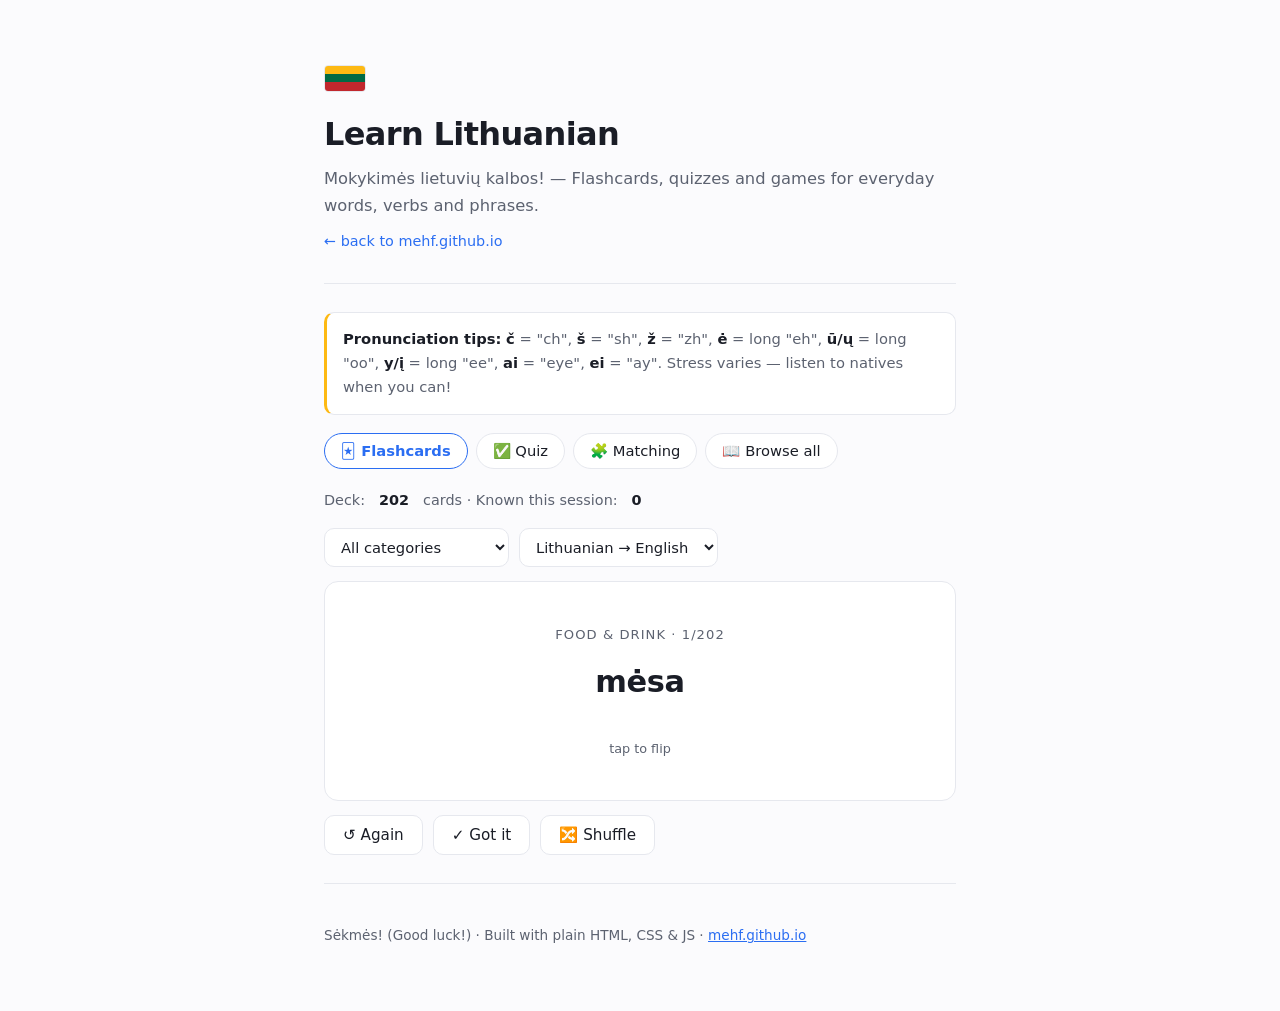
==== lithuanian.html @ e62ec9ee "feat: add interactive Lithuanian learning page - lithuanian.html: flashcards, multiple-choice quiz, " ====
<!DOCTYPE html>
<html lang="en">
<head>
<meta charset="UTF-8">
<meta name="viewport" content="width=device-width, initial-scale=1.0">
<title>Learn Lithuanian · Morten Frandsen</title>
<meta name="description" content="Interactive Lithuanian study page — flashcards, quizzes and matching games for common words, verbs and phrases.">
<meta http-equiv="Content-Security-Policy" content="default-src 'self'; img-src 'self' data: https:; style-src 'self' 'unsafe-inline' https://fonts.googleapis.com; font-src 'self' https://fonts.gstatic.com; script-src 'unsafe-inline'; base-uri 'self'; form-action 'self'; frame-ancestors 'self'">
<meta name="referrer" content="no-referrer">
<link rel="preconnect" href="https://fonts.googleapis.com">
<link rel="preconnect" href="https://fonts.gstatic.com" crossorigin>
<link href="https://fonts.googleapis.com/css2?family=Inter:wght@400;500;600;700&display=swap" rel="stylesheet">
<style>
  :root {
    --bg: #0f1117;
    --surface: #171a23;
    --text: #e8eaf0;
    --muted: #9aa1b3;
    --accent: #6ea8fe;
    --border: #262a36;
    --good: #4ade80;
    --bad: #f87171;
    --lt-yellow: #FDB913;
    --lt-green: #006A44;
    --lt-red: #C1272D;
  }
  @media (prefers-color-scheme: light) {
    :root {
      --bg: #fbfbfd;
      --surface: #ffffff;
      --text: #1a1d26;
      --muted: #5c6270;
      --accent: #2b6ef2;
      --border: #e6e8ee;
      --good: #16a34a;
      --bad: #dc2626;
    }
  }
  * { box-sizing: border-box; margin: 0; padding: 0; }
  html { scroll-behavior: smooth; }
  body {
    font-family: 'Inter', system-ui, -apple-system, sans-serif;
    background: var(--bg);
    color: var(--text);
    line-height: 1.65;
    -webkit-font-smoothing: antialiased;
  }
  .wrap { max-width: 680px; margin: 0 auto; padding: 0 24px; }
  header { padding: 56px 0 28px; }
  .flag { display: inline-flex; flex-direction: column; width: 42px; height: 27px; border-radius: 4px; overflow: hidden; border: 1px solid var(--border); margin-bottom: 16px; }
  .flag span { flex: 1; }
  .flag .y { background: var(--lt-yellow); }
  .flag .g { background: var(--lt-green); }
  .flag .r { background: var(--lt-red); }
  h1 { font-size: 2rem; font-weight: 700; letter-spacing: -0.02em; margin-bottom: 6px; }
  .tagline { color: var(--muted); font-size: 1.02rem; }
  .back { display: inline-block; margin-top: 10px; color: var(--accent); text-decoration: none; font-size: 0.9rem; }
  .back:hover { text-decoration: underline; }
  section { padding: 28px 0; border-top: 1px solid var(--border); }
  h2 { font-size: 0.8rem; text-transform: uppercase; letter-spacing: 0.08em; color: var(--muted); font-weight: 600; margin-bottom: 16px; }
  .tabs { display: flex; flex-wrap: wrap; gap: 8px; margin-bottom: 20px; }
  .tab {
    background: var(--surface); border: 1px solid var(--border); border-radius: 999px;
    padding: 8px 16px; font-size: 0.92rem; color: var(--text); cursor: pointer;
    font-family: inherit; transition: border-color .15s, transform .15s;
  }
  .tab:hover { border-color: var(--accent); transform: translateY(-1px); }
  .tab.active { border-color: var(--accent); color: var(--accent); font-weight: 600; }
  .panel { display: none; }
  .panel.active { display: block; }
  .stats { display: flex; gap: 14px; flex-wrap: wrap; margin-bottom: 16px; color: var(--muted); font-size: 0.9rem; }
  .stats b { color: var(--text); }
  /* Flashcards */
  .card {
    background: var(--surface); border: 1px solid var(--border); border-radius: 14px;
    min-height: 220px; display: flex; flex-direction: column; align-items: center; justify-content: center;
    text-align: center; padding: 28px; cursor: pointer; user-select: none;
    transition: border-color .15s, transform .15s;
  }
  .card:hover { border-color: var(--accent); }
  .card .word { font-size: 1.9rem; font-weight: 700; letter-spacing: -0.01em; }
  .card .hintcat { color: var(--muted); font-size: 0.82rem; text-transform: uppercase; letter-spacing: 0.08em; margin-bottom: 12px; }
  .card .sub { color: var(--muted); margin-top: 10px; font-size: 0.95rem; }
  .card .flip-hint { color: var(--muted); font-size: 0.8rem; margin-top: 20px; }
  .row { display: flex; gap: 10px; margin-top: 14px; flex-wrap: wrap; }
  .btn {
    background: var(--surface); border: 1px solid var(--border); border-radius: 10px;
    padding: 10px 18px; font-size: 0.95rem; font-weight: 500; color: var(--text);
    cursor: pointer; font-family: inherit; transition: border-color .15s, transform .15s;
  }
  .btn:hover { border-color: var(--accent); transform: translateY(-1px); }
  .btn.good:hover { border-color: var(--good); }
  .btn.bad:hover { border-color: var(--bad); }
  select {
    background: var(--surface); border: 1px solid var(--border); border-radius: 10px;
    padding: 9px 12px; color: var(--text); font-family: inherit; font-size: 0.92rem;
  }
  /* Quiz */
  .q-word { font-size: 1.6rem; font-weight: 700; margin: 8px 0 18px; }
  .choices { display: grid; gap: 10px; }
  .choice {
    background: var(--surface); border: 1px solid var(--border); border-radius: 12px;
    padding: 14px 16px; text-align: left; font-size: 1rem; color: var(--text);
    cursor: pointer; font-family: inherit; transition: border-color .15s;
  }
  .choice:hover { border-color: var(--accent); }
  .choice.correct { border-color: var(--good); color: var(--good); font-weight: 600; }
  .choice.wrong { border-color: var(--bad); color: var(--bad); }
  .choice:disabled { cursor: default; }
  .feedback { margin-top: 14px; font-size: 0.95rem; min-height: 1.4em; }
  .feedback.ok { color: var(--good); }
  .feedback.no { color: var(--bad); }
  .progressbar { height: 6px; background: var(--surface); border: 1px solid var(--border); border-radius: 999px; overflow: hidden; margin-bottom: 18px; }
  .progressbar div { height: 100%; background: var(--accent); width: 0%; transition: width .3s; }
  /* Matching */
  .match-grid { display: grid; grid-template-columns: repeat(4, 1fr); gap: 10px; }
  @media (max-width: 520px) { .match-grid { grid-template-columns: repeat(3, 1fr); } }
  .mcard {
    background: var(--surface); border: 1px solid var(--border); border-radius: 10px;
    padding: 14px 8px; min-height: 64px; font-size: 0.88rem; color: var(--text);
    cursor: pointer; font-family: inherit; transition: border-color .15s, opacity .3s;
    display: flex; align-items: center; justify-content: center; text-align: center;
  }
  .mcard:hover { border-color: var(--accent); }
  .mcard.sel { border-color: var(--accent); color: var(--accent); font-weight: 600; }
  .mcard.done { opacity: 0.35; border-color: var(--good); cursor: default; }
  .mcard.shake { border-color: var(--bad); }
  /* Browse */
  .search {
    width: 100%; background: var(--surface); border: 1px solid var(--border); border-radius: 10px;
    padding: 11px 14px; color: var(--text); font-family: inherit; font-size: 0.95rem; margin-bottom: 14px;
  }
  .search:focus { outline: none; border-color: var(--accent); }
  table { width: 100%; border-collapse: collapse; font-size: 0.94rem; }
  th { text-align: left; color: var(--muted); font-size: 0.78rem; text-transform: uppercase; letter-spacing: 0.06em; padding: 8px 10px; border-bottom: 1px solid var(--border); }
  td { padding: 9px 10px; border-bottom: 1px solid var(--border); vertical-align: top; }
  td.lt { font-weight: 600; }
  td.cat { color: var(--muted); font-size: 0.85rem; white-space: nowrap; }
  .tip { background: var(--surface); border: 1px solid var(--border); border-left: 3px solid var(--lt-yellow); border-radius: 10px; padding: 14px 16px; font-size: 0.92rem; color: var(--muted); margin-bottom: 18px; }
  .tip b { color: var(--text); }
  footer { padding: 40px 0 64px; color: var(--muted); font-size: 0.85rem; border-top: 1px solid var(--border); }
</style>
</head>
<body>
  <div class="wrap">
    <header>
      <span class="flag"><span class="y"></span><span class="g"></span><span class="r"></span></span>
      <h1>Learn Lithuanian</h1>
      <div class="tagline">Mokykimės lietuvių kalbos! — Flashcards, quizzes and games for everyday words, verbs and phrases.</div>
      <a class="back" href="index.html">← back to mehf.github.io</a>
    </header>

    <section>
      <div class="tip"><b>Pronunciation tips:</b> <b>č</b> = "ch", <b>š</b> = "sh", <b>ž</b> = "zh", <b>ė</b> = long "eh", <b>ū/ų</b> = long "oo", <b>y/į</b> = long "ee", <b>ai</b> = "eye", <b>ei</b> = "ay". Stress varies — listen to natives when you can!</div>

      <div class="tabs">
        <button class="tab active" data-panel="flash">🃏 Flashcards</button>
        <button class="tab" data-panel="quiz">✅ Quiz</button>
        <button class="tab" data-panel="match">🧩 Matching</button>
        <button class="tab" data-panel="browse">📖 Browse all</button>
      </div>

      <!-- FLASHCARDS -->
      <div class="panel active" id="flash">
        <div class="stats">Deck: <b id="f-count">0</b> cards · Known this session: <b id="f-known">0</b></div>
        <div class="row" style="margin:0 0 14px;">
          <select id="f-cat"></select>
          <select id="f-dir">
            <option value="lt2en">Lithuanian → English</option>
            <option value="en2lt">English → Lithuanian</option>
          </select>
        </div>
        <div class="card" id="f-card">
          <div class="hintcat" id="f-cardcat"></div>
          <div class="word" id="f-word"></div>
          <div class="sub" id="f-sub"></div>
          <div class="flip-hint" id="f-hint">tap to flip</div>
        </div>
        <div class="row">
          <button class="btn bad" id="f-again">↺ Again</button>
          <button class="btn good" id="f-got">✓ Got it</button>
          <button class="btn" id="f-shuffle">🔀 Shuffle</button>
        </div>
      </div>

      <!-- QUIZ -->
      <div class="panel" id="quiz">
        <div class="stats">Score: <b id="q-score">0</b> / <b id="q-total">0</b> · Streak: <b id="q-streak">0</b> 🔥 · Best: <b id="q-best">0</b></div>
        <div class="row" style="margin:0 0 14px;">
          <select id="q-cat"></select>
          <select id="q-dir">
            <option value="lt2en">Lithuanian → English</option>
            <option value="en2lt">English → Lithuanian</option>
          </select>
        </div>
        <div class="progressbar"><div id="q-bar"></div></div>
        <div style="color:var(--muted);font-size:0.85rem;">What does this mean?</div>
        <div class="q-word" id="q-word"></div>
        <div class="choices" id="q-choices"></div>
        <div class="feedback" id="q-feedback"></div>
      </div>

      <!-- MATCHING -->
      <div class="panel" id="match">
        <div class="stats">Pairs found: <b id="m-found">0</b> / <b id="m-total">6</b> · Attempts: <b id="m-tries">0</b></div>
        <div class="row" style="margin:0 0 14px;">
          <select id="m-cat"></select>
          <button class="btn" id="m-new">🔄 New round</button>
        </div>
        <div class="match-grid" id="m-grid"></div>
        <div class="feedback" id="m-feedback"></div>
      </div>

      <!-- BROWSE -->
      <div class="panel" id="browse">
        <input class="search" id="b-search" type="search" placeholder="Search words… e.g. labas, water, eiti">
        <div class="row" style="margin:0 0 14px;"><select id="b-cat"></select></div>
        <table>
          <thead><tr><th>Lithuanian</th><th>English</th><th>Category</th></tr></thead>
          <tbody id="b-body"></tbody>
        </table>
      </div>
    </section>

    <footer>Sėkmės! (Good luck!) · Built with plain HTML, CSS &amp; JS · <a href="index.html" style="color:var(--accent);">mehf.github.io</a></footer>
  </div>

<script>
const VOCAB = [
  // Greetings & basics
  ["Labas","Hi / Hello","Greetings & Basics"],
  ["Laba diena","Good day / Good afternoon","Greetings & Basics"],
  ["Labas rytas","Good morning","Greetings & Basics"],
  ["Labas vakaras","Good evening","Greetings & Basics"],
  ["Labanakt","Good night","Greetings & Basics"],
  ["Viso gero","Goodbye","Greetings & Basics"],
  ["Iki","Bye / See you","Greetings & Basics"],
  ["Iki pasimatymo","See you later","Greetings & Basics"],
  ["Ačiū","Thank you","Greetings & Basics"],
  ["Labai ačiū","Thank you very much","Greetings & Basics"],
  ["Prašau","Please / You're welcome","Greetings & Basics"],
  ["Atsiprašau","Sorry / Excuse me","Greetings & Basics"],
  ["Taip","Yes","Greetings & Basics"],
  ["Ne","No","Greetings & Basics"],
  ["Gal","Maybe","Greetings & Basics"],
  ["Gerai","Okay / Good","Greetings & Basics"],
  ["Sveiki atvykę","Welcome","Greetings & Basics"],
  ["Kaip sekasi?","How are you?","Greetings & Basics"],
  ["Puikiai","Great / Excellent","Greetings & Basics"],
  ["Malonu susipažinti","Nice to meet you","Greetings & Basics"],
  // Common phrases
  ["Aš nesuprantu","I don't understand","Phrases"],
  ["Aš suprantu","I understand","Phrases"],
  ["Ar kalbate angliškai?","Do you speak English?","Phrases"],
  ["Aš truputį kalbu lietuviškai","I speak a little Lithuanian","Phrases"],
  ["Kaip tai pasakyti lietuviškai?","How do you say that in Lithuanian?","Phrases"],
  ["Pakartokite, prašau","Please repeat","Phrases"],
  ["Kalbėkite lėčiau","Speak more slowly","Phrases"],
  ["Kiek kainuoja?","How much does it cost?","Phrases"],
  ["Kur yra tualetas?","Where is the toilet?","Phrases"],
  ["Aš noriu valgyti","I want to eat","Phrases"],
  ["Aš noriu gerti","I want to drink","Phrases"],
  ["Aš tave myliu","I love you","Phrases"],
  ["Man patinka","I like it","Phrases"],
  ["Man nepatinka","I don't like it","Phrases"],
  ["Kas tai yra?","What is this?","Phrases"],
  ["Kur tu gyveni?","Where do you live?","Phrases"],
  ["Aš gyvenu Honkonge","I live in Hong Kong","Phrases"],
  ["Koks tavo vardas?","What is your name?","Phrases"],
  ["Mano vardas yra…","My name is…","Phrases"],
  ["Su gimtadieniu","Happy birthday","Phrases"],
  ["Skanaus","Enjoy your meal (bon appétit)","Phrases"],
  ["Į sveikatą","Cheers / To your health","Phrases"],
  ["Sėkmės","Good luck","Phrases"],
  ["Viskas gerai","Everything is fine","Phrases"],
  ["Padėkite man, prašau","Help me, please","Phrases"],
  // Verbs
  ["būti","to be","Verbs"],
  ["turėti","to have","Verbs"],
  ["eiti","to go (on foot)","Verbs"],
  ["važiuoti","to go (by vehicle)","Verbs"],
  ["norėti","to want","Verbs"],
  ["galėti","to be able / can","Verbs"],
  ["daryti","to do / to make","Verbs"],
  ["sakyti","to say","Verbs"],
  ["kalbėti","to speak","Verbs"],
  ["valgyti","to eat","Verbs"],
  ["gerti","to drink","Verbs"],
  ["miegoti","to sleep","Verbs"],
  ["dirbti","to work","Verbs"],
  ["mokytis","to learn / to study","Verbs"],
  ["skaityti","to read","Verbs"],
  ["rašyti","to write","Verbs"],
  ["matyti","to see","Verbs"],
  ["girdėti","to hear","Verbs"],
  ["žinoti","to know (a fact)","Verbs"],
  ["suprasti","to understand","Verbs"],
  ["mylėti","to love","Verbs"],
  ["patikti","to like","Verbs"],
  ["gyventi","to live","Verbs"],
  ["ateiti","to come","Verbs"],
  ["duoti","to give","Verbs"],
  ["imti","to take","Verbs"],
  ["pirkti","to buy","Verbs"],
  ["mokėti","to pay / to know how","Verbs"],
  ["žaisti","to play","Verbs"],
  ["padėti","to help","Verbs"],
  ["laukti","to wait","Verbs"],
  ["bėgti","to run","Verbs"],
  ["klausti","to ask","Verbs"],
  ["atsakyti","to answer","Verbs"],
  ["pradėti","to begin","Verbs"],
  ["baigti","to finish","Verbs"],
  // Family & people
  ["šeima","family","Family & People"],
  ["mama","mom","Family & People"],
  ["tėtis","dad","Family & People"],
  ["sūnus","son","Family & People"],
  ["dukra","daughter","Family & People"],
  ["vaikas","child","Family & People"],
  ["brolis","brother","Family & People"],
  ["sesuo","sister","Family & People"],
  ["senelis","grandfather","Family & People"],
  ["senelė","grandmother","Family & People"],
  ["vyras","man / husband","Family & People"],
  ["moteris","woman","Family & People"],
  ["žmona","wife","Family & People"],
  ["draugas","friend (male)","Family & People"],
  ["draugė","friend (female)","Family & People"],
  ["berniukas","boy","Family & People"],
  ["mergaitė","girl","Family & People"],
  // Food & drink
  ["duona","bread","Food & Drink"],
  ["vanduo","water","Food & Drink"],
  ["pienas","milk","Food & Drink"],
  ["kava","coffee","Food & Drink"],
  ["arbata","tea","Food & Drink"],
  ["alus","beer","Food & Drink"],
  ["sūris","cheese","Food & Drink"],
  ["mėsa","meat","Food & Drink"],
  ["žuvis","fish","Food & Drink"],
  ["kiaušinis","egg","Food & Drink"],
  ["obuolys","apple","Food & Drink"],
  ["bulvė","potato","Food & Drink"],
  ["sriuba","soup","Food & Drink"],
  ["cepelinai","zeppelins (potato dumplings)","Food & Drink"],
  ["šaltibarščiai","cold beet soup","Food & Drink"],
  ["ledai","ice cream","Food & Drink"],
  ["cukrus","sugar","Food & Drink"],
  ["druska","salt","Food & Drink"],
  ["vaisiai","fruit","Food & Drink"],
  ["daržovės","vegetables","Food & Drink"],
  ["pusryčiai","breakfast","Food & Drink"],
  ["pietūs","lunch","Food & Drink"],
  ["vakarienė","dinner","Food & Drink"],
  // Numbers
  ["vienas","one","Numbers"],
  ["du","two","Numbers"],
  ["trys","three","Numbers"],
  ["keturi","four","Numbers"],
  ["penki","five","Numbers"],
  ["šeši","six","Numbers"],
  ["septyni","seven","Numbers"],
  ["aštuoni","eight","Numbers"],
  ["devyni","nine","Numbers"],
  ["dešimt","ten","Numbers"],
  ["dvidešimt","twenty","Numbers"],
  ["šimtas","one hundred","Numbers"],
  ["tūkstantis","one thousand","Numbers"],
  // Time & days
  ["diena","day","Time"],
  ["naktis","night","Time"],
  ["rytas","morning","Time"],
  ["vakaras","evening","Time"],
  ["šiandien","today","Time"],
  ["rytoj","tomorrow","Time"],
  ["vakar","yesterday","Time"],
  ["dabar","now","Time"],
  ["savaitė","week","Time"],
  ["mėnuo","month / moon","Time"],
  ["metai","year","Time"],
  ["pirmadienis","Monday","Time"],
  ["antradienis","Tuesday","Time"],
  ["trečiadienis","Wednesday","Time"],
  ["ketvirtadienis","Thursday","Time"],
  ["penktadienis","Friday","Time"],
  ["šeštadienis","Saturday","Time"],
  ["sekmadienis","Sunday","Time"],
  ["valanda","hour","Time"],
  ["minutė","minute","Time"],
  // Everyday things & places
  ["namas","house","Everyday"],
  ["namai","home","Everyday"],
  ["butas","apartment","Everyday"],
  ["miestas","city","Everyday"],
  ["gatvė","street","Everyday"],
  ["parduotuvė","shop / store","Everyday"],
  ["mokykla","school","Everyday"],
  ["darbas","work / job","Everyday"],
  ["knyga","book","Everyday"],
  ["telefonas","phone","Everyday"],
  ["mašina","car","Everyday"],
  ["autobusas","bus","Everyday"],
  ["traukinys","train","Everyday"],
  ["lėktuvas","airplane","Everyday"],
  ["oro uostas","airport","Everyday"],
  ["pinigai","money","Everyday"],
  ["raktas","key","Everyday"],
  ["durys","door","Everyday"],
  ["langas","window","Everyday"],
  ["stalas","table","Everyday"],
  ["kėdė","chair","Everyday"],
  ["lova","bed","Everyday"],
  ["šuo","dog","Everyday"],
  ["katė","cat","Everyday"],
  ["saulė","sun","Everyday"],
  ["lietus","rain","Everyday"],
  ["sniegas","snow","Everyday"],
  ["jūra","sea","Everyday"],
  ["miškas","forest","Everyday"],
  // Adjectives & small words
  ["didelis","big","Adjectives"],
  ["mažas","small","Adjectives"],
  ["geras","good","Adjectives"],
  ["blogas","bad","Adjectives"],
  ["gražus","beautiful","Adjectives"],
  ["naujas","new","Adjectives"],
  ["senas","old","Adjectives"],
  ["šiltas","warm","Adjectives"],
  ["šaltas","cold","Adjectives"],
  ["greitas","fast","Adjectives"],
  ["lėtas","slow","Adjectives"],
  ["laimingas","happy","Adjectives"],
  ["skanus","tasty / delicious","Adjectives"],
  ["brangus","expensive / dear","Adjectives"],
  ["pigus","cheap","Adjectives"],
  ["čia","here","Adjectives"],
  ["ten","there","Adjectives"],
  ["daug","a lot / many","Adjectives"],
  ["mažai","a little / few","Adjectives"]
];

const CATS = [...new Set(VOCAB.map(v => v[2]))];
const $ = id => document.getElementById(id);
const shuffle = a => { a = a.slice(); for (let i = a.length - 1; i > 0; i--) { const j = Math.floor(Math.random() * (i + 1)); [a[i], a[j]] = [a[j], a[i]]; } return a; };
const pool = cat => cat === 'all' ? VOCAB : VOCAB.filter(v => v[2] === cat);

// Tabs
document.querySelectorAll('.tab').forEach(t => t.addEventListener('click', () => {
  document.querySelectorAll('.tab').forEach(x => x.classList.remove('active'));
  document.querySelectorAll('.panel').forEach(x => x.classList.remove('active'));
  t.classList.add('active');
  $(t.dataset.panel).classList.add('active');
}));

// Category selects
['f-cat','q-cat','m-cat','b-cat'].forEach(id => {
  const s = $(id);
  s.innerHTML = '<option value="all">All categories</option>' + CATS.map(c => `<option>${c}</option>`).join('');
});

// ---------- FLASHCARDS ----------
let fDeck = [], fIdx = 0, fFlipped = false, fKnown = 0;
function fBuild() {
  fDeck = shuffle(pool($('f-cat').value));
  fIdx = 0; fFlipped = false;
  $('f-count').textContent = fDeck.length;
  fShow();
}
function fShow() {
  const c = fDeck[fIdx]; if (!c) return;
  const lt2en = $('f-dir').value === 'lt2en';
  $('f-cardcat').textContent = c[2] + ' · ' + (fIdx + 1) + '/' + fDeck.length;
  $('f-word').textContent = fFlipped ? (lt2en ? c[1] : c[0]) : (lt2en ? c[0] : c[1]);
  $('f-sub').textContent = '';
  $('f-hint').textContent = fFlipped ? 'tap to flip back' : 'tap to flip';
}
$('f-card').addEventListener('click', () => { fFlipped = !fFlipped; fShow(); });
function fNext() { fIdx = (fIdx + 1) % fDeck.length; fFlipped = false; fShow(); }
$('f-got').addEventListener('click', () => { fKnown++; $('f-known').textContent = fKnown; fNext(); });
$('f-again').addEventListener('click', () => { fDeck.push(fDeck[fIdx]); $('f-count').textContent = fDeck.length; fNext(); });
$('f-shuffle').addEventListener('click', fBuild);
$('f-cat').addEventListener('change', fBuild);
$('f-dir').addEventListener('change', () => { fFlipped = false; fShow(); });
fBuild();

// ---------- QUIZ ----------
let qScore = 0, qTotal = 0, qStreak = 0, qBest = 0, qAnswer = null, qLocked = false;
try { qBest = parseInt(localStorage.getItem('lt-best') || '0'); } catch(e) {}
$('q-best').textContent = qBest;
function qNext() {
  qLocked = false;
  $('q-feedback').textContent = ''; $('q-feedback').className = 'feedback';
  const p = pool($('q-cat').value);
  const lt2en = $('q-dir').value === 'lt2en';
  const picks = shuffle(p).slice(0, 4);
  qAnswer = picks[0];
  $('q-word').textContent = lt2en ? qAnswer[0] : qAnswer[1];
  const box = $('q-choices'); box.innerHTML = '';
  shuffle(picks).forEach(c => {
    const b = document.createElement('button');
    b.className = 'choice';
    b.textContent = lt2en ? c[1] : c[0];
    b.addEventListener('click', () => qPick(b, c));
    box.appendChild(b);
  });
}
function qPick(btn, c) {
  if (qLocked) return; qLocked = true;
  qTotal++;
  const lt2en = $('q-dir').value === 'lt2en';
  const correct = c === qAnswer;
  if (correct) {
    btn.classList.add('correct'); qScore++; qStreak++;
    if (qStreak > qBest) { qBest = qStreak; try { localStorage.setItem('lt-best', qBest); } catch(e) {} }
    $('q-feedback').textContent = 'Teisingai! (Correct!) 🎉'; $('q-feedback').className = 'feedback ok';
  } else {
    btn.classList.add('wrong'); qStreak = 0;
    [...$('q-choices').children].forEach(b => { if (b.textContent === (lt2en ? qAnswer[1] : qAnswer[0])) b.classList.add('correct'); });
    $('q-feedback').textContent = 'Ne visai — "' + qAnswer[0] + '" means "' + qAnswer[1] + '".'; $('q-feedback').className = 'feedback no';
  }
  [...$('q-choices').children].forEach(b => b.disabled = true);
  $('q-score').textContent = qScore; $('q-total').textContent = qTotal;
  $('q-streak').textContent = qStreak; $('q-best').textContent = qBest;
  $('q-bar').style.width = (qTotal ? Math.round(qScore / qTotal * 100) : 0) + '%';
  setTimeout(qNext, correct ? 900 : 1900);
}
$('q-cat').addEventListener('change', qNext);
$('q-dir').addEventListener('change', qNext);
qNext();

// ---------- MATCHING ----------
let mSel = null, mFound = 0, mTries = 0;
function mNew() {
  mSel = null; mFound = 0; mTries = 0;
  $('m-found').textContent = 0; $('m-tries').textContent = 0; $('m-feedback').textContent = '';
  const pairs = shuffle(pool($('m-cat').value)).slice(0, 6);
  $('m-total').textContent = pairs.length;
  const cards = shuffle(pairs.flatMap((p, i) => [{ t: p[0], id: i }, { t: p[1], id: i }]));
  const grid = $('m-grid'); grid.innerHTML = '';
  cards.forEach(c => {
    const b = document.createElement('button');
    b.className = 'mcard'; b.textContent = c.t; b.dataset.id = c.id;
    b.addEventListener('click', () => mPick(b));
    grid.appendChild(b);
  });
}
function mPick(b) {
  if (b.classList.contains('done') || b === mSel) return;
  if (!mSel) { mSel = b; b.classList.add('sel'); return; }
  mTries++; $('m-tries').textContent = mTries;
  const a = mSel; mSel = null; a.classList.remove('sel');
  if (a.dataset.id === b.dataset.id) {
    a.classList.add('done'); b.classList.add('done');
    mFound++; $('m-found').textContent = mFound;
    if (mFound === parseInt($('m-total').textContent)) {
      $('m-feedback').textContent = 'Puiku! All pairs matched in ' + mTries + ' attempts 🏆';
      $('m-feedback').className = 'feedback ok';
    }
  } else {
    a.classList.add('shake'); b.classList.add('shake');
    setTimeout(() => { a.classList.remove('shake'); b.classList.remove('shake'); }, 500);
  }
}
$('m-new').addEventListener('click', mNew);
$('m-cat').addEventListener('change', mNew);
mNew();

// ---------- BROWSE ----------
function bRender() {
  const q = $('b-search').value.toLowerCase().trim();
  const cat = $('b-cat').value;
  const rows = VOCAB.filter(v =>
    (cat === 'all' || v[2] === cat) &&
    (!q || v[0].toLowerCase().includes(q) || v[1].toLowerCase().includes(q))
  );
  $('b-body').innerHTML = rows.map(v =>
    `<tr><td class="lt">${v[0]}</td><td>${v[1]}</td><td class="cat">${v[2]}</td></tr>`
  ).join('') || '<tr><td colspan="3" style="color:var(--muted);">No matches — nieko nerasta.</td></tr>';
}
$('b-search').addEventListener('input', bRender);
$('b-cat').addEventListener('change', bRender);
bRender();
</script>
</body>
</html>
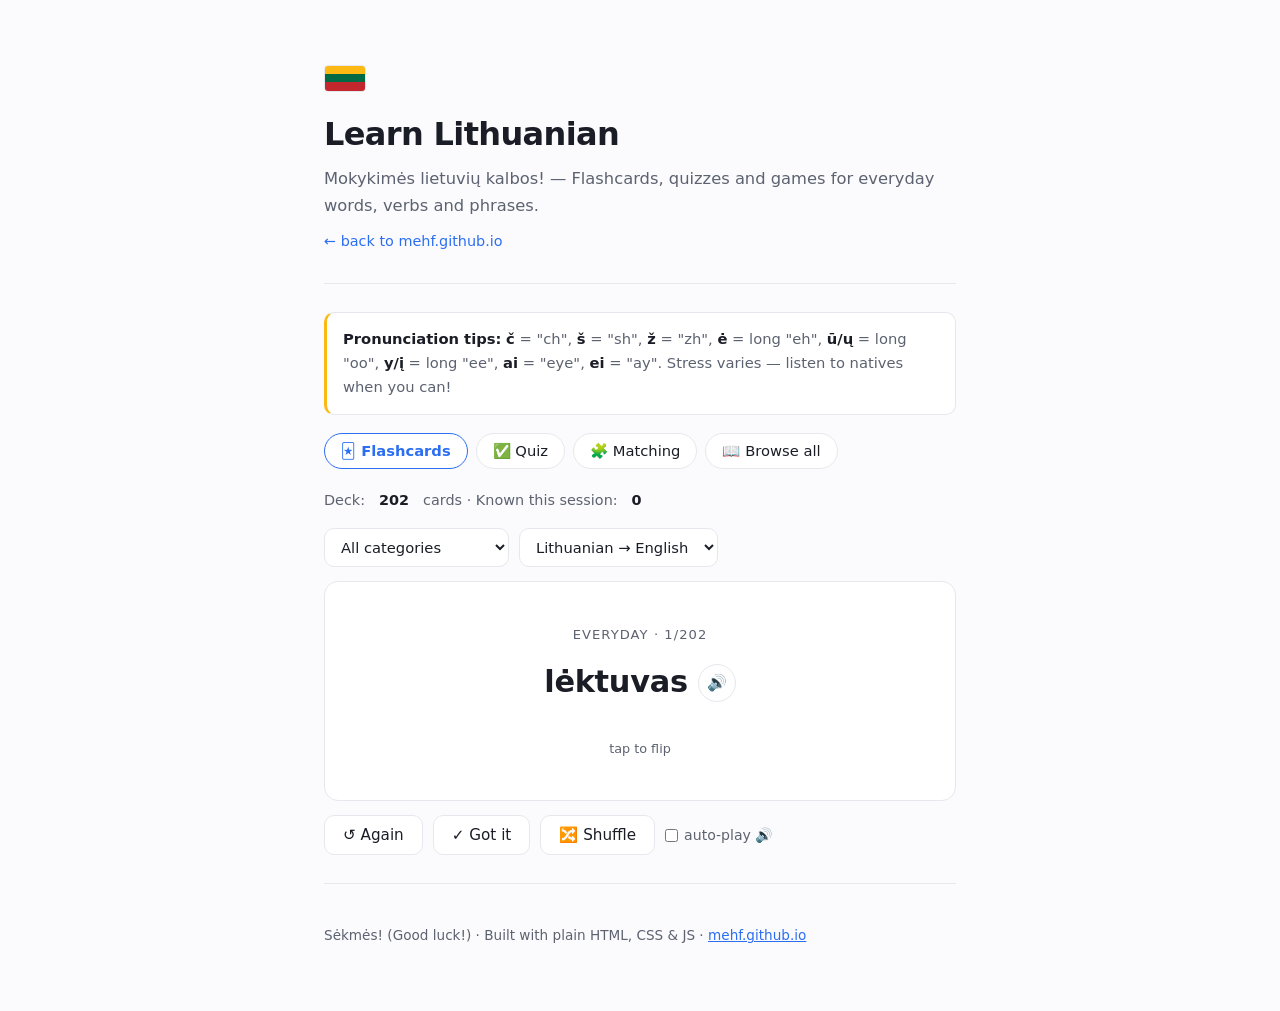
==== commit b223271e: "feat: add Lithuanian pronunciation audio via Web Speech API - Speaker buttons on flashcards, quiz wo" ====
--- a/lithuanian.html
+++ b/lithuanian.html
@@ -138,6 +138,19 @@
   td.cat { color: var(--muted); font-size: 0.85rem; white-space: nowrap; }
   .tip { background: var(--surface); border: 1px solid var(--border); border-left: 3px solid var(--lt-yellow); border-radius: 10px; padding: 14px 16px; font-size: 0.92rem; color: var(--muted); margin-bottom: 18px; }
   .tip b { color: var(--text); }
+  .speak {
+    background: var(--surface); border: 1px solid var(--border); border-radius: 999px;
+    width: 38px; height: 38px; font-size: 1rem; cursor: pointer; font-family: inherit;
+    color: var(--text); transition: border-color .15s, transform .15s;
+    display: inline-flex; align-items: center; justify-content: center; flex: none;
+  }
+  .speak:hover { border-color: var(--accent); transform: translateY(-1px); }
+  .speak.sm { width: 30px; height: 30px; font-size: 0.85rem; }
+  .speak.playing { border-color: var(--accent); color: var(--accent); }
+  .novoice { display: none; background: var(--surface); border: 1px solid var(--border); border-left: 3px solid var(--bad); border-radius: 10px; padding: 12px 16px; font-size: 0.88rem; color: var(--muted); margin-bottom: 16px; }
+  .novoice.show { display: block; }
+  .word-row { display: flex; align-items: center; gap: 10px; justify-content: center; }
+  label.autosay { display: inline-flex; align-items: center; gap: 6px; font-size: 0.88rem; color: var(--muted); cursor: pointer; }
   footer { padding: 40px 0 64px; color: var(--muted); font-size: 0.85rem; border-top: 1px solid var(--border); }
 </style>
 </head>
@@ -152,6 +165,8 @@
 
     <section>
       <div class="tip"><b>Pronunciation tips:</b> <b>č</b> = "ch", <b>š</b> = "sh", <b>ž</b> = "zh", <b>ė</b> = long "eh", <b>ū/ų</b> = long "oo", <b>y/į</b> = long "ee", <b>ai</b> = "eye", <b>ei</b> = "ay". Stress varies — listen to natives when you can!</div>
+
+      <div class="novoice" id="novoice">🔇 No Lithuanian voice found on this device. On desktop Chrome/Edge audio usually works out of the box; on iOS you can add a Lithuanian voice under Settings → Accessibility → Spoken Content → Voices.</div>
 
       <div class="tabs">
         <button class="tab active" data-panel="flash">🃏 Flashcards</button>
@@ -172,7 +187,7 @@
         </div>
         <div class="card" id="f-card">
           <div class="hintcat" id="f-cardcat"></div>
-          <div class="word" id="f-word"></div>
+          <div class="word-row"><div class="word" id="f-word"></div><button class="speak" id="f-speak" title="Hear pronunciation" aria-label="Hear pronunciation">🔊</button></div>
           <div class="sub" id="f-sub"></div>
           <div class="flip-hint" id="f-hint">tap to flip</div>
         </div>
@@ -180,6 +195,7 @@
           <button class="btn bad" id="f-again">↺ Again</button>
           <button class="btn good" id="f-got">✓ Got it</button>
           <button class="btn" id="f-shuffle">🔀 Shuffle</button>
+          <label class="autosay"><input type="checkbox" id="f-auto"> auto-play 🔊</label>
         </div>
       </div>
 
@@ -195,7 +211,8 @@
         </div>
         <div class="progressbar"><div id="q-bar"></div></div>
         <div style="color:var(--muted);font-size:0.85rem;">What does this mean?</div>
-        <div class="q-word" id="q-word"></div>
+        <div class="word-row" style="justify-content:flex-start;"><div class="q-word" id="q-word" style="margin:0;"></div><button class="speak" id="q-speak" title="Hear pronunciation" aria-label="Hear pronunciation">🔊</button></div>
+        <div style="height:18px;"></div>
         <div class="choices" id="q-choices"></div>
         <div class="feedback" id="q-feedback"></div>
       </div>
@@ -445,6 +462,38 @@
 const shuffle = a => { a = a.slice(); for (let i = a.length - 1; i > 0; i--) { const j = Math.floor(Math.random() * (i + 1)); [a[i], a[j]] = [a[j], a[i]]; } return a; };
 const pool = cat => cat === 'all' ? VOCAB : VOCAB.filter(v => v[2] === cat);
 
+// ---------- SPEECH (Web Speech API, lt-LT) ----------
+let ltVoice = null, voicesChecked = false;
+function pickVoice() {
+  const vs = speechSynthesis.getVoices();
+  if (!vs.length) return;
+  voicesChecked = true;
+  ltVoice = vs.find(v => v.lang.toLowerCase().startsWith('lt')) || null;
+  if (!ltVoice) $('novoice').classList.add('show');
+  else $('novoice').classList.remove('show');
+}
+if ('speechSynthesis' in window) {
+  pickVoice();
+  speechSynthesis.onvoiceschanged = pickVoice;
+  setTimeout(pickVoice, 1000);
+} else {
+  $('novoice').classList.add('show');
+}
+function speak(text, btn) {
+  if (!('speechSynthesis' in window)) return;
+  if (!voicesChecked) pickVoice();
+  speechSynthesis.cancel();
+  const u = new SpeechSynthesisUtterance(text);
+  u.lang = 'lt-LT';
+  if (ltVoice) u.voice = ltVoice;
+  u.rate = 0.85;
+  if (btn) {
+    btn.classList.add('playing');
+    u.onend = u.onerror = () => btn.classList.remove('playing');
+  }
+  speechSynthesis.speak(u);
+}
+
 // Tabs
 document.querySelectorAll('.tab').forEach(t => t.addEventListener('click', () => {
   document.querySelectorAll('.tab').forEach(x => x.classList.remove('active'));
@@ -474,8 +523,11 @@
   $('f-word').textContent = fFlipped ? (lt2en ? c[1] : c[0]) : (lt2en ? c[0] : c[1]);
   $('f-sub').textContent = '';
   $('f-hint').textContent = fFlipped ? 'tap to flip back' : 'tap to flip';
+  const showingLt = fFlipped !== ($('f-dir').value === 'lt2en');
+  if ($('f-auto').checked && showingLt) speak(c[0], $('f-speak'));
 }
 $('f-card').addEventListener('click', () => { fFlipped = !fFlipped; fShow(); });
+$('f-speak').addEventListener('click', e => { e.stopPropagation(); const c = fDeck[fIdx]; if (c) speak(c[0], $('f-speak')); });
 function fNext() { fIdx = (fIdx + 1) % fDeck.length; fFlipped = false; fShow(); }
 $('f-got').addEventListener('click', () => { fKnown++; $('f-known').textContent = fKnown; fNext(); });
 $('f-again').addEventListener('click', () => { fDeck.push(fDeck[fIdx]); $('f-count').textContent = fDeck.length; fNext(); });
@@ -525,6 +577,7 @@
   $('q-bar').style.width = (qTotal ? Math.round(qScore / qTotal * 100) : 0) + '%';
   setTimeout(qNext, correct ? 900 : 1900);
 }
+$('q-speak').addEventListener('click', () => { if (qAnswer) speak(qAnswer[0], $('q-speak')); });
 $('q-cat').addEventListener('change', qNext);
 $('q-dir').addEventListener('change', qNext);
 qNext();
@@ -536,11 +589,11 @@
   $('m-found').textContent = 0; $('m-tries').textContent = 0; $('m-feedback').textContent = '';
   const pairs = shuffle(pool($('m-cat').value)).slice(0, 6);
   $('m-total').textContent = pairs.length;
-  const cards = shuffle(pairs.flatMap((p, i) => [{ t: p[0], id: i }, { t: p[1], id: i }]));
+  const cards = shuffle(pairs.flatMap((p, i) => [{ t: p[0], id: i, lt: p[0] }, { t: p[1], id: i, lt: p[0] }]));
   const grid = $('m-grid'); grid.innerHTML = '';
   cards.forEach(c => {
     const b = document.createElement('button');
-    b.className = 'mcard'; b.textContent = c.t; b.dataset.id = c.id;
+    b.className = 'mcard'; b.textContent = c.t; b.dataset.id = c.id; b.dataset.lt = c.lt;
     b.addEventListener('click', () => mPick(b));
     grid.appendChild(b);
   });
@@ -552,6 +605,7 @@
   const a = mSel; mSel = null; a.classList.remove('sel');
   if (a.dataset.id === b.dataset.id) {
     a.classList.add('done'); b.classList.add('done');
+    speak(a.dataset.lt);
     mFound++; $('m-found').textContent = mFound;
     if (mFound === parseInt($('m-total').textContent)) {
       $('m-feedback').textContent = 'Puiku! All pairs matched in ' + mTries + ' attempts 🏆';
@@ -575,9 +629,13 @@
     (!q || v[0].toLowerCase().includes(q) || v[1].toLowerCase().includes(q))
   );
   $('b-body').innerHTML = rows.map(v =>
-    `<tr><td class="lt">${v[0]}</td><td>${v[1]}</td><td class="cat">${v[2]}</td></tr>`
+    `<tr><td class="lt">${v[0]} <button class="speak sm" data-say="${v[0].replace(/"/g,'&quot;')}" title="Hear pronunciation" aria-label="Hear pronunciation">🔊</button></td><td>${v[1]}</td><td class="cat">${v[2]}</td></tr>`
   ).join('') || '<tr><td colspan="3" style="color:var(--muted);">No matches — nieko nerasta.</td></tr>';
 }
+$('b-body').addEventListener('click', e => {
+  const b = e.target.closest('button[data-say]');
+  if (b) speak(b.dataset.say, b);
+});
 $('b-search').addEventListener('input', bRender);
 $('b-cat').addEventListener('change', bRender);
 bRender();
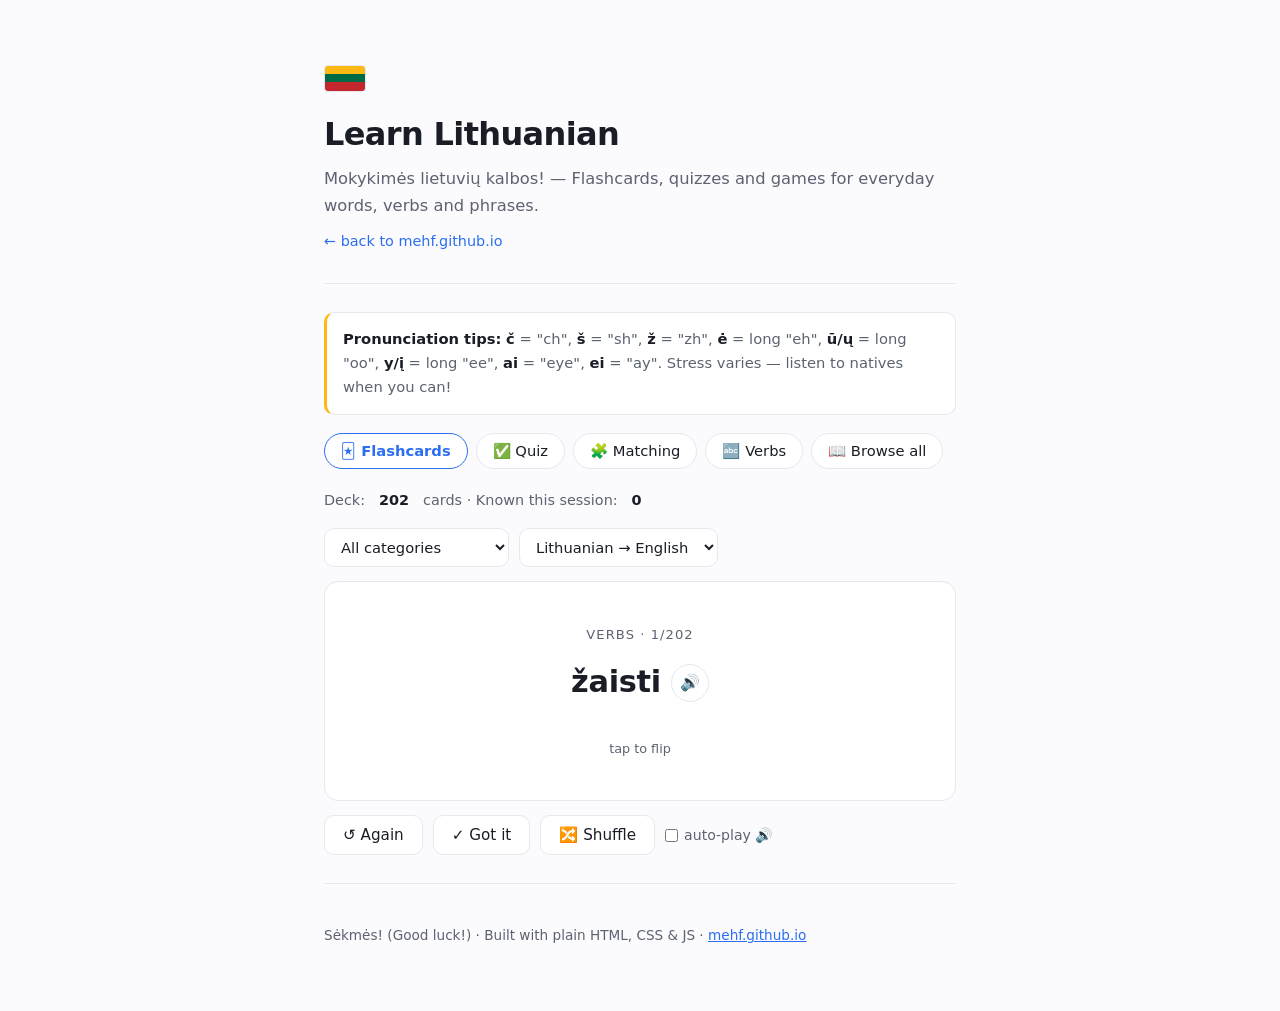
==== commit 7b34696b: "feat: add Verbs tab with full conjugation tables - All 36 common verbs conjugated in present, past a" ====
--- a/lithuanian.html
+++ b/lithuanian.html
@@ -151,6 +151,16 @@
   .novoice.show { display: block; }
   .word-row { display: flex; align-items: center; gap: 10px; justify-content: center; }
   label.autosay { display: inline-flex; align-items: center; gap: 6px; font-size: 0.88rem; color: var(--muted); cursor: pointer; }
+  .vcard { background: var(--surface); border: 1px solid var(--border); border-radius: 12px; padding: 16px 18px; margin-bottom: 14px; }
+  .vcard h3 { font-size: 1.15rem; font-weight: 700; display: flex; align-items: center; gap: 8px; flex-wrap: wrap; }
+  .vcard .ven { color: var(--muted); font-weight: 400; font-size: 0.95rem; }
+  .vtable { width: 100%; border-collapse: collapse; font-size: 0.92rem; margin-top: 10px; }
+  .vtable th { text-align: left; color: var(--muted); font-size: 0.75rem; text-transform: uppercase; letter-spacing: 0.06em; padding: 6px 8px; border-bottom: 1px solid var(--border); }
+  .vtable td { padding: 6px 8px; border-bottom: 1px solid var(--border); }
+  .vtable tr:last-child td { border-bottom: none; }
+  .vtable td.pers { color: var(--muted); white-space: nowrap; }
+  .vtable td span.frm { cursor: pointer; border-bottom: 1px dotted var(--border); }
+  .vtable td span.frm:hover { color: var(--accent); border-bottom-color: var(--accent); }
   footer { padding: 40px 0 64px; color: var(--muted); font-size: 0.85rem; border-top: 1px solid var(--border); }
 </style>
 </head>
@@ -172,6 +182,7 @@
         <button class="tab active" data-panel="flash">🃏 Flashcards</button>
         <button class="tab" data-panel="quiz">✅ Quiz</button>
         <button class="tab" data-panel="match">🧩 Matching</button>
+        <button class="tab" data-panel="verbs">🔤 Verbs</button>
         <button class="tab" data-panel="browse">📖 Browse all</button>
       </div>
 
@@ -226,6 +237,22 @@
         </div>
         <div class="match-grid" id="m-grid"></div>
         <div class="feedback" id="m-feedback"></div>
+      </div>
+
+      <!-- VERBS -->
+      <div class="panel" id="verbs">
+        <div class="tip"><b>Conjugation basics:</b> Lithuanian verbs change by person and tense. Persons: <b>aš</b> (I), <b>tu</b> (you), <b>jis/ji</b> (he/she), <b>mes</b> (we), <b>jūs</b> (you pl./formal), <b>jie/jos</b> (they m./f.). Handy pattern: the 3rd person is the same singular and plural, and the future is usually infinitive-stem + <b>-siu/-si/-s</b>.</div>
+        <input class="search" id="v-search" type="search" placeholder="Search verbs… e.g. eiti, to eat">
+        <div class="row" style="margin:0 0 14px;">
+          <select id="v-pick"></select>
+          <select id="v-tense">
+            <option value="all">All tenses</option>
+            <option value="pres">Present</option>
+            <option value="past">Past</option>
+            <option value="fut">Future</option>
+          </select>
+        </div>
+        <div id="v-list"></div>
       </div>
 
       <!-- BROWSE -->
@@ -620,6 +647,84 @@
 $('m-cat').addEventListener('change', mNew);
 mNew();
 
+const CONJ = [
+  ["būti", "to be", ["esu", "esi", "yra", "esame", "esate", "yra"], ["buvau", "buvai", "buvo", "buvome", "buvote", "buvo"], ["būsiu", "būsi", "bus", "būsime", "būsite", "bus"]],
+  ["turėti", "to have", ["turiu", "turi", "turi", "turime", "turite", "turi"], ["turėjau", "turėjai", "turėjo", "turėjome", "turėjote", "turėjo"], ["turėsiu", "turėsi", "turės", "turėsime", "turėsite", "turės"]],
+  ["eiti", "to go (on foot)", ["einu", "eini", "eina", "einame", "einate", "eina"], ["ėjau", "ėjai", "ėjo", "ėjome", "ėjote", "ėjo"], ["eisiu", "eisi", "eis", "eisime", "eisite", "eis"]],
+  ["važiuoti", "to go (by vehicle)", ["važiuoju", "važiuoji", "važiuoja", "važiuojame", "važiuojate", "važiuoja"], ["važiavau", "važiavai", "važiavo", "važiavome", "važiavote", "važiavo"], ["važiuosiu", "važiuosi", "važiuos", "važiuosime", "važiuosite", "važiuos"]],
+  ["norėti", "to want", ["noriu", "nori", "nori", "norime", "norite", "nori"], ["norėjau", "norėjai", "norėjo", "norėjome", "norėjote", "norėjo"], ["norėsiu", "norėsi", "norės", "norėsime", "norėsite", "norės"]],
+  ["galėti", "to be able / can", ["galiu", "gali", "gali", "galime", "galite", "gali"], ["galėjau", "galėjai", "galėjo", "galėjome", "galėjote", "galėjo"], ["galėsiu", "galėsi", "galės", "galėsime", "galėsite", "galės"]],
+  ["daryti", "to do / to make", ["darau", "darai", "daro", "darome", "darote", "daro"], ["dariau", "darei", "darė", "darėme", "darėte", "darė"], ["darysiu", "darysi", "darys", "darysime", "darysite", "darys"]],
+  ["sakyti", "to say", ["sakau", "sakai", "sako", "sakome", "sakote", "sako"], ["sakiau", "sakei", "sakė", "sakėme", "sakėte", "sakė"], ["sakysiu", "sakysi", "sakys", "sakysime", "sakysite", "sakys"]],
+  ["kalbėti", "to speak", ["kalbu", "kalbi", "kalba", "kalbame", "kalbate", "kalba"], ["kalbėjau", "kalbėjai", "kalbėjo", "kalbėjome", "kalbėjote", "kalbėjo"], ["kalbėsiu", "kalbėsi", "kalbės", "kalbėsime", "kalbėsite", "kalbės"]],
+  ["valgyti", "to eat", ["valgau", "valgai", "valgo", "valgome", "valgote", "valgo"], ["valgiau", "valgei", "valgė", "valgėme", "valgėte", "valgė"], ["valgysiu", "valgysi", "valgys", "valgysime", "valgysite", "valgys"]],
+  ["gerti", "to drink", ["geriu", "geri", "geria", "geriame", "geriate", "geria"], ["gėriau", "gėrei", "gėrė", "gėrėme", "gėrėte", "gėrė"], ["gersiu", "gersi", "gers", "gersime", "gersite", "gers"]],
+  ["miegoti", "to sleep", ["miegu", "miegi", "miega", "miegame", "miegate", "miega"], ["miegojau", "miegojai", "miegojo", "miegojome", "miegojote", "miegojo"], ["miegosiu", "miegosi", "miegos", "miegosime", "miegosite", "miegos"]],
+  ["dirbti", "to work", ["dirbu", "dirbi", "dirba", "dirbame", "dirbate", "dirba"], ["dirbau", "dirbai", "dirbo", "dirbome", "dirbote", "dirbo"], ["dirbsiu", "dirbsi", "dirbs", "dirbsime", "dirbsite", "dirbs"]],
+  ["mokytis", "to learn / to study", ["mokausi", "mokaisi", "mokosi", "mokomės", "mokotės", "mokosi"], ["mokiausi", "mokeisi", "mokėsi", "mokėmės", "mokėtės", "mokėsi"], ["mokysiuosi", "mokysiesi", "mokysis", "mokysimės", "mokysitės", "mokysis"]],
+  ["skaityti", "to read", ["skaitau", "skaitai", "skaito", "skaitome", "skaitote", "skaito"], ["skaičiau", "skaitei", "skaitė", "skaitėme", "skaitėte", "skaitė"], ["skaitysiu", "skaitysi", "skaitys", "skaitysime", "skaitysite", "skaitys"]],
+  ["rašyti", "to write", ["rašau", "rašai", "rašo", "rašome", "rašote", "rašo"], ["rašiau", "rašei", "rašė", "rašėme", "rašėte", "rašė"], ["rašysiu", "rašysi", "rašys", "rašysime", "rašysite", "rašys"]],
+  ["matyti", "to see", ["matau", "matai", "mato", "matome", "matote", "mato"], ["mačiau", "matei", "matė", "matėme", "matėte", "matė"], ["matysiu", "matysi", "matys", "matysime", "matysite", "matys"]],
+  ["girdėti", "to hear", ["girdžiu", "girdi", "girdi", "girdime", "girdite", "girdi"], ["girdėjau", "girdėjai", "girdėjo", "girdėjome", "girdėjote", "girdėjo"], ["girdėsiu", "girdėsi", "girdės", "girdėsime", "girdėsite", "girdės"]],
+  ["žinoti", "to know (a fact)", ["žinau", "žinai", "žino", "žinome", "žinote", "žino"], ["žinojau", "žinojai", "žinojo", "žinojome", "žinojote", "žinojo"], ["žinosiu", "žinosi", "žinos", "žinosime", "žinosite", "žinos"]],
+  ["suprasti", "to understand", ["suprantu", "supranti", "supranta", "suprantame", "suprantate", "supranta"], ["supratau", "supratai", "suprato", "supratome", "supratote", "suprato"], ["suprasiu", "suprasi", "supras", "suprasime", "suprasite", "supras"]],
+  ["mylėti", "to love", ["myliu", "myli", "myli", "mylime", "mylite", "myli"], ["mylėjau", "mylėjai", "mylėjo", "mylėjome", "mylėjote", "mylėjo"], ["mylėsiu", "mylėsi", "mylės", "mylėsime", "mylėsite", "mylės"]],
+  ["patikti", "to like (be pleasing)", ["patinku", "patinki", "patinka", "patinkame", "patinkate", "patinka"], ["patikau", "patikai", "patiko", "patikome", "patikote", "patiko"], ["patiksiu", "patiksi", "patiks", "patiksime", "patiksite", "patiks"]],
+  ["gyventi", "to live", ["gyvenu", "gyveni", "gyvena", "gyvename", "gyvenate", "gyvena"], ["gyvenau", "gyvenai", "gyveno", "gyvenome", "gyvenote", "gyveno"], ["gyvensiu", "gyvensi", "gyvens", "gyvensime", "gyvensite", "gyvens"]],
+  ["ateiti", "to come", ["ateinu", "ateini", "ateina", "ateiname", "ateinate", "ateina"], ["atėjau", "atėjai", "atėjo", "atėjome", "atėjote", "atėjo"], ["ateisiu", "ateisi", "ateis", "ateisime", "ateisite", "ateis"]],
+  ["duoti", "to give", ["duodu", "duodi", "duoda", "duodame", "duodate", "duoda"], ["daviau", "davei", "davė", "davėme", "davėte", "davė"], ["duosiu", "duosi", "duos", "duosime", "duosite", "duos"]],
+  ["imti", "to take", ["imu", "imi", "ima", "imame", "imate", "ima"], ["ėmiau", "ėmei", "ėmė", "ėmėme", "ėmėte", "ėmė"], ["imsiu", "imsi", "ims", "imsime", "imsite", "ims"]],
+  ["pirkti", "to buy", ["perku", "perki", "perka", "perkame", "perkate", "perka"], ["pirkau", "pirkai", "pirko", "pirkome", "pirkote", "pirko"], ["pirksiu", "pirksi", "pirks", "pirksime", "pirksite", "pirks"]],
+  ["mokėti", "to pay / know how", ["moku", "moki", "moka", "mokame", "mokate", "moka"], ["mokėjau", "mokėjai", "mokėjo", "mokėjome", "mokėjote", "mokėjo"], ["mokėsiu", "mokėsi", "mokės", "mokėsime", "mokėsite", "mokės"]],
+  ["žaisti", "to play", ["žaidžiu", "žaidi", "žaidžia", "žaidžiame", "žaidžiate", "žaidžia"], ["žaidžiau", "žaidei", "žaidė", "žaidėme", "žaidėte", "žaidė"], ["žaisiu", "žaisi", "žais", "žaisime", "žaisite", "žais"]],
+  ["padėti", "to help", ["padedu", "padedi", "padeda", "padedame", "padedate", "padeda"], ["padėjau", "padėjai", "padėjo", "padėjome", "padėjote", "padėjo"], ["padėsiu", "padėsi", "padės", "padėsime", "padėsite", "padės"]],
+  ["laukti", "to wait", ["laukiu", "lauki", "laukia", "laukiame", "laukiate", "laukia"], ["laukiau", "laukei", "laukė", "laukėme", "laukėte", "laukė"], ["lauksiu", "lauksi", "lauks", "lauksime", "lauksite", "lauks"]],
+  ["bėgti", "to run", ["bėgu", "bėgi", "bėga", "bėgame", "bėgate", "bėga"], ["bėgau", "bėgai", "bėgo", "bėgome", "bėgote", "bėgo"], ["bėgsiu", "bėgsi", "bėgs", "bėgsime", "bėgsite", "bėgs"]],
+  ["klausti", "to ask", ["klausiu", "klausi", "klausia", "klausiame", "klausiate", "klausia"], ["klausiau", "klausei", "klausė", "klausėme", "klausėte", "klausė"], ["klausiu", "klausi", "klaus", "klausime", "klausite", "klaus"]],
+  ["atsakyti", "to answer", ["atsakau", "atsakai", "atsako", "atsakome", "atsakote", "atsako"], ["atsakiau", "atsakei", "atsakė", "atsakėme", "atsakėte", "atsakė"], ["atsakysiu", "atsakysi", "atsakys", "atsakysime", "atsakysite", "atsakys"]],
+  ["pradėti", "to begin", ["pradedu", "pradedi", "pradeda", "pradedame", "pradedate", "pradeda"], ["pradėjau", "pradėjai", "pradėjo", "pradėjome", "pradėjote", "pradėjo"], ["pradėsiu", "pradėsi", "pradės", "pradėsime", "pradėsite", "pradės"]],
+  ["baigti", "to finish", ["baigiu", "baigi", "baigia", "baigiame", "baigiate", "baigia"], ["baigiau", "baigei", "baigė", "baigėme", "baigėte", "baigė"], ["baigsiu", "baigsi", "baigs", "baigsime", "baigsite", "baigs"]]
+];
+
+// ---------- VERB CONJUGATIONS ----------
+const PERSONS = ["aš","tu","jis / ji","mes","jūs","jie / jos"];
+const TENSES = [["pres","Present"],["past","Past"],["fut","Future"]];
+const vPick = $('v-pick');
+vPick.innerHTML = '<option value="all">All verbs</option>' + CONJ.map((v,i) => `<option value="${i}">${v[0]} — ${v[1]}</option>`).join('');
+function vRender() {
+  const q = $('v-search').value.toLowerCase().trim();
+  const pick = vPick.value;
+  const tense = $('v-tense').value;
+  const shown = TENSES.filter(t => tense === 'all' || t[0] === tense);
+  const idx = { pres: 2, past: 3, fut: 4 };
+  let list = CONJ.map((v,i) => [v,i]).filter(([v,i]) =>
+    (pick === 'all' || String(i) === pick) &&
+    (!q || v[0].toLowerCase().includes(q) || v[1].toLowerCase().includes(q))
+  );
+  $('v-list').innerHTML = list.map(([v]) => {
+    const rows = PERSONS.map((p,pi) =>
+      `<tr><td class="pers">${p}</td>` +
+      shown.map(t => `<td><span class="frm" data-say="${v[idx[t[0]]][pi]}">${v[idx[t[0]]][pi]}</span></td>`).join('') +
+      `</tr>`
+    ).join('');
+    return `<div class="vcard">
+      <h3><span class="frm" data-say="${v[0]}">${v[0]}</span> <span class="ven">${v[1]}</span> <button class="speak sm" data-say="${v[0]}" title="Hear pronunciation" aria-label="Hear pronunciation">🔊</button></h3>
+      <table class="vtable">
+        <thead><tr><th></th>${shown.map(t => `<th>${t[1]}</th>`).join('')}</tr></thead>
+        <tbody>${rows}</tbody>
+      </table>
+    </div>`;
+  }).join('') || '<div style="color:var(--muted);">No verbs found — nieko nerasta.</div>';
+}
+$('v-list').addEventListener('click', e => {
+  const el = e.target.closest('[data-say]');
+  if (el) speak(el.dataset.say, el.classList.contains('speak') ? el : null);
+});
+$('v-search').addEventListener('input', vRender);
+vPick.addEventListener('change', vRender);
+$('v-tense').addEventListener('change', vRender);
+vRender();
+
 // ---------- BROWSE ----------
 function bRender() {
   const q = $('b-search').value.toLowerCase().trim();
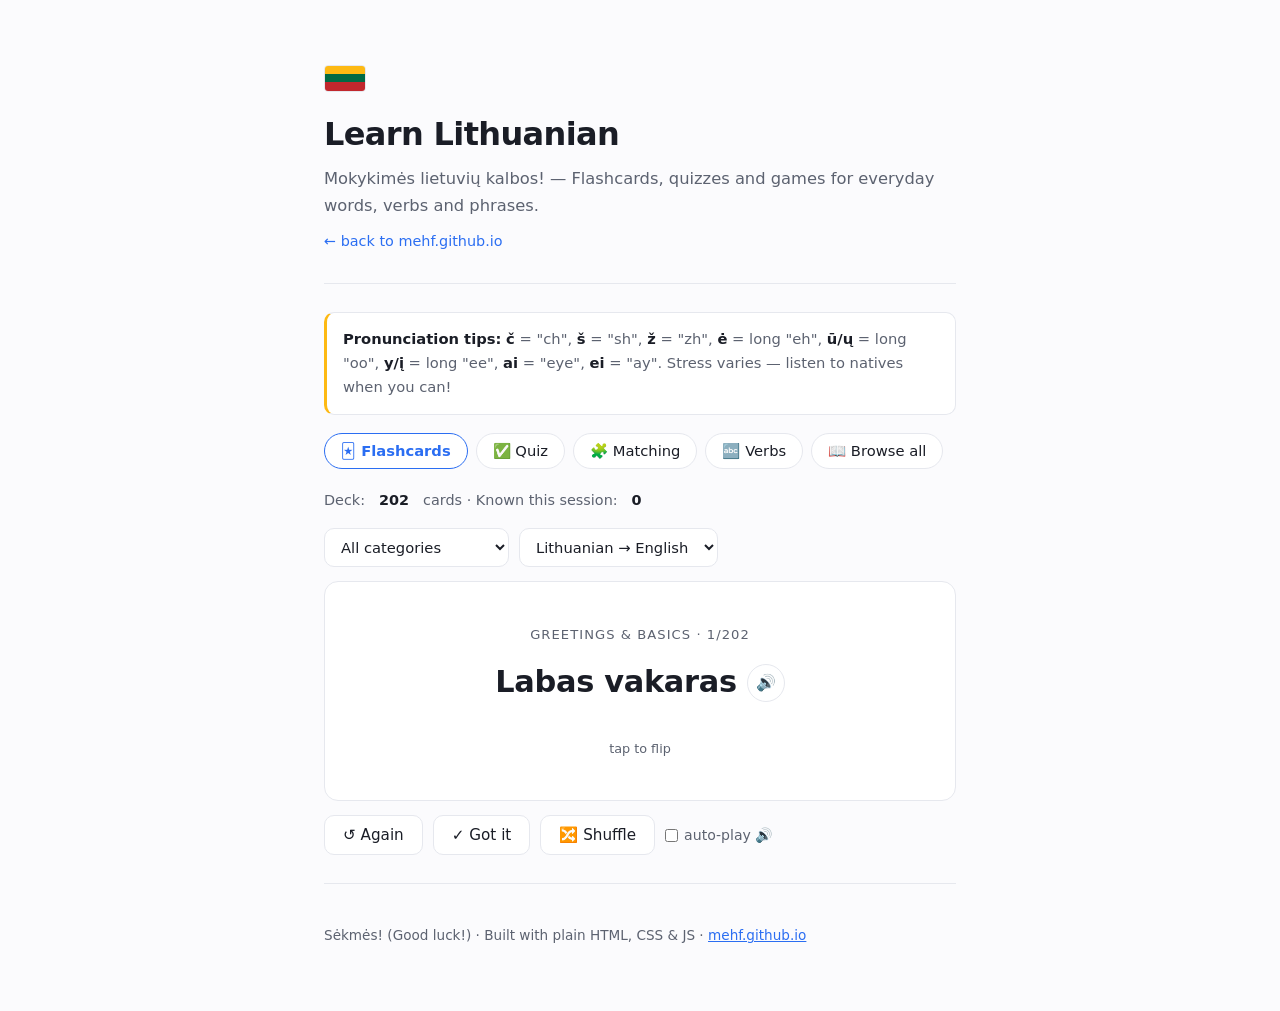
==== commit c20bdfc1: "fix: guarantee Lithuanian pronunciation for TTS - Never fall back to an English voice for Lithuanian" ====
--- a/lithuanian.html
+++ b/lithuanian.html
@@ -5,7 +5,7 @@
 <meta name="viewport" content="width=device-width, initial-scale=1.0">
 <title>Learn Lithuanian · Morten Frandsen</title>
 <meta name="description" content="Interactive Lithuanian study page — flashcards, quizzes and matching games for common words, verbs and phrases.">
-<meta http-equiv="Content-Security-Policy" content="default-src 'self'; img-src 'self' data: https:; style-src 'self' 'unsafe-inline' https://fonts.googleapis.com; font-src 'self' https://fonts.gstatic.com; script-src 'unsafe-inline'; base-uri 'self'; form-action 'self'; frame-ancestors 'self'">
+<meta http-equiv="Content-Security-Policy" content="default-src 'self'; img-src 'self' data: https:; style-src 'self' 'unsafe-inline' https://fonts.googleapis.com; font-src 'self' https://fonts.gstatic.com; script-src 'unsafe-inline'; media-src 'self' https://translate.google.com; base-uri 'self'; form-action 'self'; frame-ancestors 'self'">
 <meta name="referrer" content="no-referrer">
 <link rel="preconnect" href="https://fonts.googleapis.com">
 <link rel="preconnect" href="https://fonts.gstatic.com" crossorigin>
@@ -176,7 +176,7 @@
     <section>
       <div class="tip"><b>Pronunciation tips:</b> <b>č</b> = "ch", <b>š</b> = "sh", <b>ž</b> = "zh", <b>ė</b> = long "eh", <b>ū/ų</b> = long "oo", <b>y/į</b> = long "ee", <b>ai</b> = "eye", <b>ei</b> = "ay". Stress varies — listen to natives when you can!</div>
 
-      <div class="novoice" id="novoice">🔇 No Lithuanian voice found on this device. On desktop Chrome/Edge audio usually works out of the box; on iOS you can add a Lithuanian voice under Settings → Accessibility → Spoken Content → Voices.</div>
+      <div class="novoice" id="novoice">🔇 Audio unavailable: no Lithuanian voice on this device and the online voice couldn't be reached. On iOS you can add one under Settings → Accessibility → Spoken Content → Voices → Lithuanian.</div>
 
       <div class="tabs">
         <button class="tab active" data-panel="flash">🃏 Flashcards</button>
@@ -489,36 +489,44 @@
 const shuffle = a => { a = a.slice(); for (let i = a.length - 1; i > 0; i--) { const j = Math.floor(Math.random() * (i + 1)); [a[i], a[j]] = [a[j], a[i]]; } return a; };
 const pool = cat => cat === 'all' ? VOCAB : VOCAB.filter(v => v[2] === cat);
 
-// ---------- SPEECH (Web Speech API, lt-LT) ----------
-let ltVoice = null, voicesChecked = false;
+// ---------- SPEECH: local lt-LT voice if available, else online Lithuanian TTS ----------
+// Never falls back to an English voice reading Lithuanian text.
+let ltVoice = null;
 function pickVoice() {
+  if (!('speechSynthesis' in window)) return;
   const vs = speechSynthesis.getVoices();
   if (!vs.length) return;
-  voicesChecked = true;
   ltVoice = vs.find(v => v.lang.toLowerCase().startsWith('lt')) || null;
-  if (!ltVoice) $('novoice').classList.add('show');
-  else $('novoice').classList.remove('show');
 }
 if ('speechSynthesis' in window) {
   pickVoice();
   speechSynthesis.onvoiceschanged = pickVoice;
   setTimeout(pickVoice, 1000);
-} else {
-  $('novoice').classList.add('show');
+}
+let ttsAudio = null, onlineTtsDead = false;
+function speakOnline(text, btn, done) {
+  if (ttsAudio) { ttsAudio.pause(); ttsAudio = null; }
+  const a = new Audio('https://translate.google.com/translate_tts?ie=UTF-8&tl=lt&client=tw-ob&q=' + encodeURIComponent(text));
+  ttsAudio = a;
+  a.onended = done;
+  a.onerror = () => { onlineTtsDead = true; done(); $('novoice').classList.add('show'); };
+  a.play().catch(() => { onlineTtsDead = true; done(); $('novoice').classList.add('show'); });
 }
 function speak(text, btn) {
-  if (!('speechSynthesis' in window)) return;
-  if (!voicesChecked) pickVoice();
-  speechSynthesis.cancel();
-  const u = new SpeechSynthesisUtterance(text);
-  u.lang = 'lt-LT';
-  if (ltVoice) u.voice = ltVoice;
-  u.rate = 0.85;
-  if (btn) {
-    btn.classList.add('playing');
-    u.onend = u.onerror = () => btn.classList.remove('playing');
-  }
-  speechSynthesis.speak(u);
+  const done = btn ? (btn.classList.add('playing'), () => btn.classList.remove('playing')) : () => {};
+  if (ltVoice) {
+    speechSynthesis.cancel();
+    const u = new SpeechSynthesisUtterance(text);
+    u.lang = 'lt-LT';
+    u.voice = ltVoice;
+    u.rate = 0.85;
+    u.onend = u.onerror = done;
+    speechSynthesis.speak(u);
+  } else if (!onlineTtsDead) {
+    speakOnline(text, btn, done);
+  } else {
+    done();
+  }
 }
 
 // Tabs
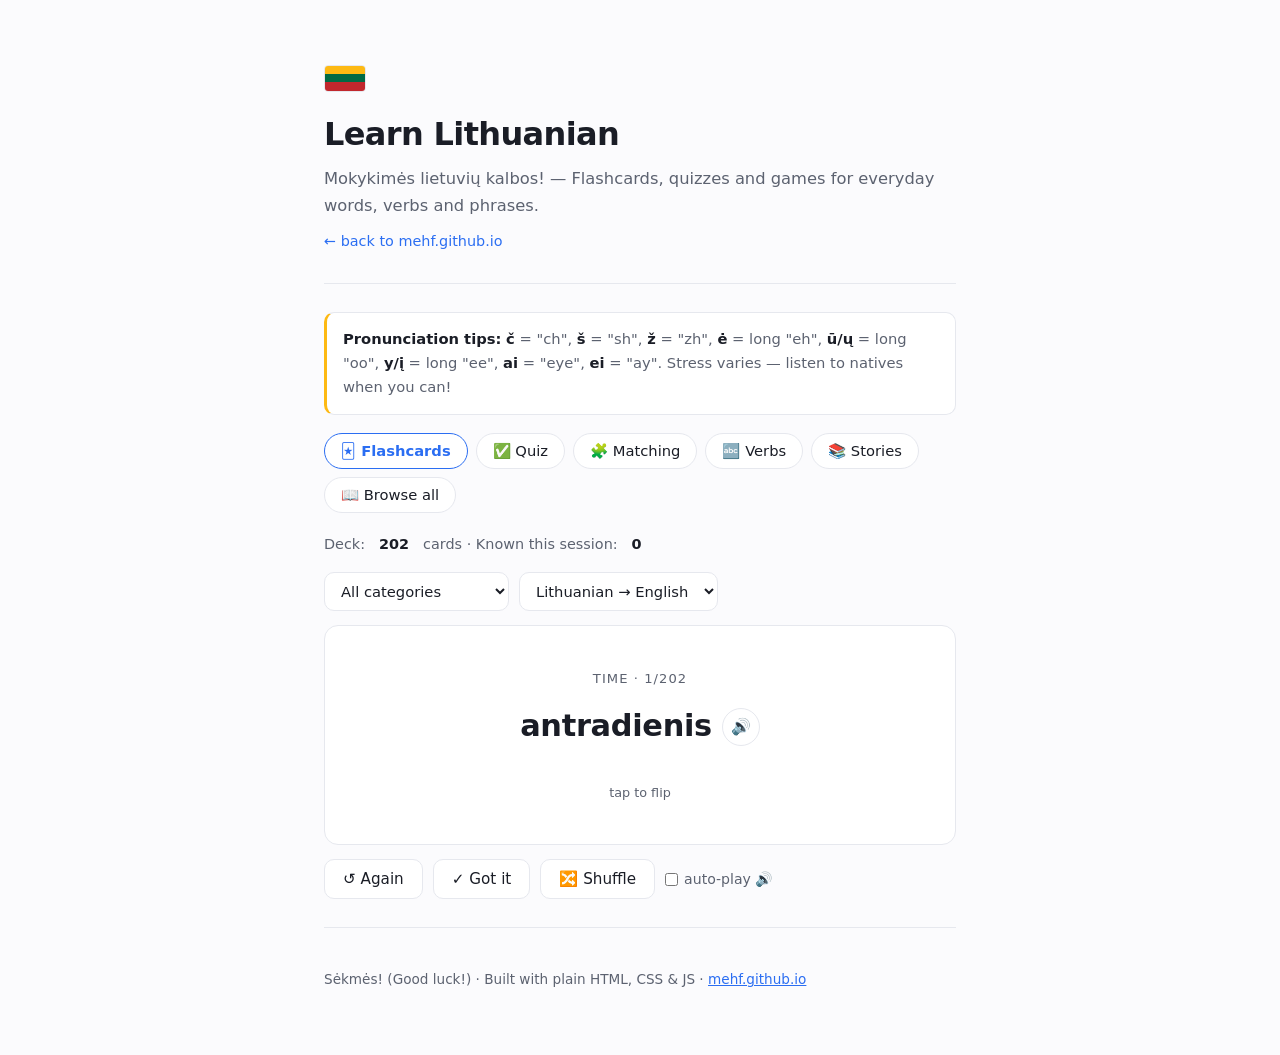
==== commit ff8cb22a: "feat: add comic-style Stories tab for light reading practice - 5 original comic stories in beginner " ====
--- a/lithuanian.html
+++ b/lithuanian.html
@@ -161,6 +161,53 @@
   .vtable td.pers { color: var(--muted); white-space: nowrap; }
   .vtable td span.frm { cursor: pointer; border-bottom: 1px dotted var(--border); }
   .vtable td span.frm:hover { color: var(--accent); border-bottom-color: var(--accent); }
+  /* Comic stories */
+  .story-picker { display: grid; grid-template-columns: repeat(2, 1fr); gap: 12px; }
+  @media (max-width: 480px) { .story-picker { grid-template-columns: 1fr; } }
+  .story-tile {
+    background: var(--surface); border: 1px solid var(--border); border-radius: 12px;
+    padding: 16px; cursor: pointer; font-family: inherit; text-align: left; color: var(--text);
+    transition: transform .15s, border-color .15s;
+  }
+  .story-tile:hover { border-color: var(--accent); transform: translateY(-2px); }
+  .story-tile .emoji { font-size: 1.8rem; display: block; margin-bottom: 8px; }
+  .story-tile h3 { font-size: 1.02rem; font-weight: 600; }
+  .story-tile p { color: var(--muted); font-size: 0.85rem; margin: 4px 0 0; }
+  .story-head { display: flex; align-items: center; gap: 10px; flex-wrap: wrap; margin-bottom: 6px; }
+  .story-head h3 { font-size: 1.25rem; font-weight: 700; }
+  .story-sub { color: var(--muted); font-size: 0.9rem; margin-bottom: 14px; }
+  .panelbox {
+    background: var(--surface); border: 2px solid var(--border); border-radius: 14px;
+    padding: 18px; margin-bottom: 16px; position: relative;
+  }
+  .panel-num {
+    position: absolute; top: -11px; left: 14px; background: var(--lt-yellow); color: #1a1d26;
+    font-size: 0.72rem; font-weight: 700; border-radius: 999px; padding: 2px 10px; letter-spacing: 0.04em;
+  }
+  .scene { font-size: 2.2rem; text-align: center; margin: 6px 0 12px; letter-spacing: 6px; }
+  .caption { color: var(--muted); font-size: 0.85rem; font-style: italic; text-align: center; margin-bottom: 12px; }
+  .bubble {
+    background: var(--bg); border: 1px solid var(--border); border-radius: 16px;
+    padding: 10px 14px; margin: 8px 0; max-width: 85%; cursor: pointer; position: relative;
+    transition: border-color .15s;
+  }
+  .bubble:hover { border-color: var(--accent); }
+  .bubble.right { margin-left: auto; border-bottom-right-radius: 4px; }
+  .bubble.left { margin-right: auto; border-bottom-left-radius: 4px; }
+  .bubble.thought { border-style: dashed; font-style: italic; }
+  .bubble .who { font-size: 0.72rem; font-weight: 700; text-transform: uppercase; letter-spacing: 0.06em; color: var(--accent); margin-bottom: 2px; }
+  .bubble .lt-line { font-size: 1.02rem; font-weight: 500; }
+  .bubble .en-line { display: none; color: var(--muted); font-size: 0.88rem; margin-top: 5px; padding-top: 5px; border-top: 1px dashed var(--border); }
+  .bubble.open .en-line { display: block; }
+  .story-nav { display: flex; gap: 10px; align-items: center; flex-wrap: wrap; margin-top: 6px; }
+  .story-tools { display: flex; gap: 10px; align-items: center; flex-wrap: wrap; margin-bottom: 14px; }
+  .tap-tip { color: var(--muted); font-size: 0.82rem; margin-bottom: 12px; }
+  .glossary { margin-top: 6px; }
+  .glossary summary { cursor: pointer; color: var(--muted); font-size: 0.9rem; }
+  .glossary div { margin-top: 10px; display: flex; flex-wrap: wrap; gap: 8px; }
+  .gword { background: var(--surface); border: 1px solid var(--border); border-radius: 999px; padding: 4px 12px; font-size: 0.85rem; }
+  .gword b { font-weight: 600; }
+  .gword span { color: var(--muted); }
   footer { padding: 40px 0 64px; color: var(--muted); font-size: 0.85rem; border-top: 1px solid var(--border); }
 </style>
 </head>
@@ -183,6 +230,7 @@
         <button class="tab" data-panel="quiz">✅ Quiz</button>
         <button class="tab" data-panel="match">🧩 Matching</button>
         <button class="tab" data-panel="verbs">🔤 Verbs</button>
+        <button class="tab" data-panel="stories">📚 Stories</button>
         <button class="tab" data-panel="browse">📖 Browse all</button>
       </div>
 
@@ -253,6 +301,29 @@
           </select>
         </div>
         <div id="v-list"></div>
+      </div>
+
+      <!-- STORIES -->
+      <div class="panel" id="stories">
+        <div id="s-picker-wrap">
+          <div class="tip"><b>Komiksai!</b> Short, silly comic stories in easy Lithuanian. Tap any speech bubble to see the English, tap 🔊 to hear it. Pick a story:</div>
+          <div class="story-picker" id="s-picker"></div>
+        </div>
+        <div id="s-reader" style="display:none;">
+          <div class="story-head"><h3 id="s-title"></h3><button class="speak" id="s-playall" title="Play whole story" aria-label="Play whole story">▶️</button></div>
+          <div class="story-sub" id="s-subtitle"></div>
+          <div class="story-tools">
+            <button class="btn" id="s-back">← All stories</button>
+            <button class="btn" id="s-toggle-en">Show all English</button>
+          </div>
+          <div class="tap-tip">💡 Tap a bubble for English · tap 🔊 in a bubble to hear it in Lithuanian</div>
+          <div id="s-panels"></div>
+          <details class="glossary"><summary>📖 Key words in this story</summary><div id="s-gloss"></div></details>
+          <div class="story-nav">
+            <button class="btn" id="s-prev">← Previous story</button>
+            <button class="btn" id="s-next">Next story →</button>
+          </div>
+        </div>
       </div>
 
       <!-- BROWSE -->
@@ -733,6 +804,248 @@
 $('v-tense').addEventListener('change', vRender);
 vRender();
 
+// ---------- COMIC STORIES ----------
+// bubble: [who, side(l/r/c), lt, en, thought?]
+const STORIES = [
+{
+  emoji: "🥟", title: "Cepelinai pas močiutę", subtitle: "Zeppelins at grandma's — a survival story",
+  teaser: "Tomas visits grandma. She has ONE rule: you must eat.",
+  gloss: [["močiutė","grandma"],["alkanas","hungry"],["sotus","full (not hungry)"],["dar","more / still"],["valgyk","eat! (command)"],["pilvas","belly"]],
+  panels: [
+    { scene:"🏡👵🥟", caption:"Tomas atvažiuoja pas močiutę į kaimą. (Tomas arrives at grandma's in the countryside.)",
+      bubbles:[
+        ["Močiutė","l","Tomai! Tu toks plonas! Ar tu alkanas?","Tomas! You are so thin! Are you hungry?"],
+        ["Tomas","r","Ne, močiute, aš ne alkanas. Aš valgiau namie.","No, grandma, I'm not hungry. I ate at home."],
+        ["Močiutė","l","Nesąmonė. Sėsk. Aš turiu cepelinų.","Nonsense. Sit down. I have cepelinai."]
+      ]},
+    { scene:"🍽️🥟🥟🥟", caption:"Ant stalo — trys dideli cepelinai. (On the table — three big zeppelins.)",
+      bubbles:[
+        ["Tomas","r","Močiute, vienas cepelinas yra kaip mano galva!","Grandma, one cepelinas is like my head!"],
+        ["Močiutė","l","Taip. Todėl aš daviau tau tris. Valgyk!","Yes. That's why I gave you three. Eat!"],
+        ["Tomas","r","Aš pabandysiu…","I will try…",true]
+      ]},
+    { scene:"😅🥟🍴", caption:"Po vienos valandos. (After one hour.)",
+      bubbles:[
+        ["Tomas","r","Viskas, močiute. Aš sotus. Labai sotus.","That's it, grandma. I'm full. Very full."],
+        ["Močiutė","l","Puiku! Dabar — blynai su uogiene!","Great! Now — pancakes with jam!"],
+        ["Tomas","r","Mano pilvas verkia…","My belly is crying…",true]
+      ]},
+    { scene:"🚗😴💤", caption:"Vakare. (In the evening.)",
+      bubbles:[
+        ["Mama","l","Kaip buvo pas močiutę?","How was it at grandma's?"],
+        ["Tomas","r","Aš negaliu kalbėti. Aš galiu tik miegoti.","I can't talk. I can only sleep."],
+        ["Mama","l","Taigi… buvo gerai!","So… it was good!"]
+      ]}
+  ]
+},
+{
+  emoji: "🏀", title: "Krepšinis — antra religija", subtitle: "Basketball — the second religion",
+  teaser: "Lithuania plays tonight. The whole country stops.",
+  gloss: [["krepšinis","basketball"],["rungtynės","match / game"],["laimėti","to win"],["šiandien","today"],["visi","everyone"],["svarbu","important"]],
+  panels: [
+    { scene:"🇱🇹📺🏀", caption:"Šiandien Lietuva žaidžia krepšinį. (Today Lithuania plays basketball.)",
+      bubbles:[
+        ["Rūta","l","Ar eisime šiandien į kiną?","Shall we go to the cinema today?"],
+        ["Jonas","r","Į kiną?! Šiandien rungtynės! Lietuva žaidžia!","To the cinema?! Today is the match! Lithuania is playing!"],
+        ["Rūta","l","Bet tu nežiūrėjai kino jau metus…","But you haven't watched a movie in a year…"]
+      ]},
+    { scene:"🏪🚫🧍", caption:"Parduotuvė tuščia. Gatvės tuščios. (The shop is empty. The streets are empty.)",
+      bubbles:[
+        ["Turistas","l","Kur visi žmonės? Ar čia šventė?","Where are all the people? Is it a holiday here?"],
+        ["Pardavėja","r","Ne. Krepšinis. Ateik po dviejų valandų.","No. Basketball. Come back in two hours."]
+      ]},
+    { scene:"📺😱🍿", caption:"Paskutinė minutė. Rezultatas lygus. (Last minute. The score is tied.)",
+      bubbles:[
+        ["Jonas","r","Mesk! MESK! TAIP!!! TRYS TAŠKAI!","Shoot! SHOOT! YES!!! THREE POINTS!"],
+        ["Rūta","l","Kaimynai skambina. Sako, kad tu labai garsus.","The neighbours are calling. They say you are very loud."],
+        ["Jonas","r","Kaimynai irgi žiūri. Jie taip pat rėkia.","The neighbours are watching too. They are also screaming."]
+      ]},
+    { scene:"🏆🎉🇱🇹", caption:"Lietuva laimi! (Lithuania wins!)",
+      bubbles:[
+        ["Jonas","r","Aš verkiu. Bet tai laimės ašaros.","I am crying. But these are tears of happiness."],
+        ["Rūta","l","Gerai. Rytoj — kinas?","Okay. Tomorrow — cinema?"],
+        ["Jonas","r","Rytoj pusfinalis, Rūta.","Tomorrow is the semifinal, Rūta."]
+      ]}
+  ]
+},
+{
+  emoji: "🍄", title: "Grybai — rimtas sportas", subtitle: "Mushrooms — a serious sport",
+  teaser: "4 AM. The forest. The national championship of mushroom picking.",
+  gloss: [["grybas","mushroom"],["miškas","forest"],["anksti","early"],["krepšys","basket"],["rasti","to find"],["baravykas","porcini (king bolete)"]],
+  panels: [
+    { scene:"🌙⏰😴", caption:"Ketvirta valanda ryto. (Four o'clock in the morning.)",
+      bubbles:[
+        ["Tėtis","l","Kelkis! Važiuojame į mišką! Grybai laukia!","Get up! We're going to the forest! The mushrooms are waiting!"],
+        ["Marius","r","Tėti, dabar naktis. Net saulė miega.","Dad, it's night now. Even the sun is sleeping."],
+        ["Tėtis","l","Todėl ir važiuojame! Kiti žmonės dar miega!","That's exactly why we're going! Other people are still sleeping!"]
+      ]},
+    { scene:"🌲🌲🍄", caption:"Miške. Tylu. Labai tylu. (In the forest. Quiet. Very quiet.)",
+      bubbles:[
+        ["Marius","r","Tėti, aš radau grybą! Didelį!","Dad, I found a mushroom! A big one!"],
+        ["Tėtis","l","Ššš! Tyliau! Kiti grybautojai girdės!","Shhh! Quieter! Other mushroom pickers will hear!"],
+        ["Marius","r","Čia miškas, ne bankas…","This is a forest, not a bank…",true]
+      ]},
+    { scene:"👀🧺🏃", caption:"Kitas grybautojas ateina. (Another mushroom picker approaches.)",
+      bubbles:[
+        ["Grybautojas","l","Labas rytas! Ar radote grybų?","Good morning! Did you find any mushrooms?"],
+        ["Tėtis","r","Ne. Nieko. Miškas tuščias. Eikite namo.","No. Nothing. The forest is empty. Go home."],
+        ["Marius","r","Tėčio krepšys pilnas baravykų…","Dad's basket is full of porcini…",true]
+      ]},
+    { scene:"🏠🍄🍳", caption:"Namie. Mama skaičiuoja grybus. (At home. Mom is counting mushrooms.)",
+      bubbles:[
+        ["Mama","l","Šimtas baravykų! Ką mes darysime su šimtu baravykų?","A hundred porcini! What will we do with a hundred porcini?"],
+        ["Tėtis","r","Valgysime. Visą žiemą. Kiekvieną dieną.","We will eat. All winter. Every day."],
+        ["Marius","r","Vėl grybų sriuba…","Mushroom soup again…",true]
+      ]}
+  ]
+},
+{
+  emoji: "🥣", title: "Rožinė sriuba", subtitle: "The pink soup — šaltibarščiai",
+  teaser: "A Danish tourist meets Lithuania's famous cold pink soup.",
+  gloss: [["šaltibarščiai","cold beet soup"],["rožinis","pink"],["šaltas","cold"],["skanus","tasty"],["bandyti","to try"],["vasara","summer"]],
+  panels: [
+    { scene:"☀️🍽️🇩🇰", caption:"Vasara Vilniuje. Karšta diena. (Summer in Vilnius. A hot day.)",
+      bubbles:[
+        ["Padavėja","l","Laba diena! Ką norėsite?","Good day! What would you like?"],
+        ["Lars","r","Aš noriu sriubos. Kokią sriubą turite?","I want soup. What soup do you have?"],
+        ["Padavėja","l","Šaltibarščius! Mūsų vasaros karalius.","Šaltibarščiai! The king of our summer."]
+      ]},
+    { scene:"🥣💗😨", caption:"Sriuba atvažiuoja. Ji labai rožinė. (The soup arrives. It is very pink.)",
+      bubbles:[
+        ["Lars","r","Atsiprašau… kodėl sriuba rožinė?","Excuse me… why is the soup pink?"],
+        ["Padavėja","l","Burokėliai ir kefyras! Ir ji šalta.","Beetroots and kefir! And it's cold."],
+        ["Lars","r","Šalta? Rožinė? Ar tai tikrai sriuba?","Cold? Pink? Is this really soup?",true]
+      ]},
+    { scene:"🥄😳😋", caption:"Lars bando. (Lars tries.)",
+      bubbles:[
+        ["Lars","r","Hmm… tai… tai labai skanu!","Hmm… it's… it's very tasty!"],
+        ["Padavėja","l","Žinoma! Su karštomis bulvėmis — dar geriau.","Of course! With hot potatoes — even better."],
+        ["Lars","r","Šalta sriuba ir karštos bulvės. Lietuva, tu keista. Bet aš tave myliu.","Cold soup and hot potatoes. Lithuania, you are strange. But I love you."]
+      ]},
+    { scene:"📸🥣🌍", caption:"Lars fotografuoja sriubą. (Lars photographs the soup.)",
+      bubbles:[
+        ["Lars","r","Mano draugai Danijoje nepatikės.","My friends in Denmark won't believe it."],
+        ["Padavėja","l","Visi turistai taip sako. Paskui visi nori dar.","All tourists say that. Then they all want more."],
+        ["Lars","r","…Ar galima dar vieną lėkštę?","…Can I have one more plate?"]
+      ]}
+  ]
+},
+{
+  emoji: "🎄", title: "Dvylika patiekalų", subtitle: "Twelve dishes — Christmas Eve marathon",
+  teaser: "Kūčios: one night, twelve dishes. No one leaves the table.",
+  gloss: [["Kūčios","Christmas Eve (Lithuanian)"],["patiekalas","dish (food)"],["dvylika","twelve"],["šeima","family"],["tradicija","tradition"],["silkė","herring"]],
+  panels: [
+    { scene:"🎄🕯️🍽️", caption:"Gruodžio dvidešimt ketvirta. Kūčios. (December 24th. Kūčios.)",
+      bubbles:[
+        ["Mama","l","Šiandien valgome dvylika patiekalų. Tradicija!","Today we eat twelve dishes. Tradition!"],
+        ["Vaikas","r","Dvylika?! Aš turiu tik vieną pilvą!","Twelve?! I only have one belly!"],
+        ["Mama","l","Po vieną patiekalą kiekvienam mėnesiui. Pradedam!","One dish for each month. Let's start!"]
+      ]},
+    { scene:"🐟🐟🐟", caption:"Patiekalai: silkė, silkė ir… silkė. (The dishes: herring, herring and… herring.)",
+      bubbles:[
+        ["Vaikas","r","Mama, trys patiekalai yra silkė!","Mom, three dishes are herring!"],
+        ["Mama","l","Taip. Silkė su morkomis, silkė su grybais, silkė su svogūnais. Trys!","Yes. Herring with carrots, herring with mushrooms, herring with onions. Three!"],
+        ["Senelis","l","Mano laikais buvo penkios silkės…","In my day there were five herrings…"]
+      ]},
+    { scene:"🥟🥛🌙", caption:"Numeris dvylika: kūčiukai su aguonų pienu. (Number twelve: kūčiukai with poppy seed milk.)",
+      bubbles:[
+        ["Vaikas","r","Maži sausainiai plaukia piene… kaip valtys!","Little cookies are swimming in milk… like boats!"],
+        ["Mama","l","Valgyk valtis. Tada — dovanos!","Eat the boats. Then — presents!"],
+        ["Vaikas","r","Dovanos! Aš valgau greitai!","Presents! I'm eating fast!"]
+      ]},
+    { scene:"🎁😴🎄", caption:"Po vakarienės. (After dinner.)",
+      bubbles:[
+        ["Mama","l","Kur vaikas? Dovanos čia!","Where is the child? The presents are here!"],
+        ["Tėtis","r","Jis miega po stalu. Dvylika patiekalų laimėjo.","He's sleeping under the table. The twelve dishes won."],
+        ["Senelis","l","Mano laikais mes miegodavome po stalu iki sausio…","In my day we would sleep under the table until January…"]
+      ]}
+  ]
+}
+];
+
+let sIdx = -1, sReading = false;
+function sShowPicker() {
+  sReading = false;
+  speechSynthesis && speechSynthesis.cancel && speechSynthesis.cancel();
+  if (ttsAudio) { ttsAudio.pause(); ttsAudio = null; }
+  $('s-picker-wrap').style.display = '';
+  $('s-reader').style.display = 'none';
+  $('s-picker').innerHTML = STORIES.map((s,i) =>
+    `<button class="story-tile" data-i="${i}"><span class="emoji">${s.emoji}</span><h3>${s.title}</h3><p>${s.teaser}</p></button>`
+  ).join('');
+}
+function sOpen(i) {
+  sIdx = (i + STORIES.length) % STORIES.length;
+  const s = STORIES[sIdx];
+  $('s-picker-wrap').style.display = 'none';
+  $('s-reader').style.display = '';
+  $('s-title').innerHTML = s.emoji + ' ' + s.title;
+  $('s-subtitle').textContent = s.subtitle;
+  $('s-toggle-en').textContent = 'Show all English';
+  $('s-panels').innerHTML = s.panels.map((p,pi) => `
+    <div class="panelbox">
+      <span class="panel-num">Panel ${pi+1}</span>
+      <div class="scene">${p.scene}</div>
+      <div class="caption">${p.caption}</div>
+      ${p.bubbles.map(b => `
+        <div class="bubble ${b[1]==='r'?'right':'left'}${b[4]?' thought':''}">
+          <div class="who">${b[0]}${b[4]?' 💭':''}</div>
+          <div class="lt-line">${b[2]} <button class="speak sm" data-say="${b[2].replace(/"/g,'&quot;')}" title="Hear it" aria-label="Hear it">🔊</button></div>
+          <div class="en-line">${b[3]}</div>
+        </div>`).join('')}
+    </div>`).join('');
+  $('s-gloss').innerHTML = s.gloss.map(g =>
+    `<span class="gword"><b>${g[0]}</b> <span>— ${g[1]}</span> <button class="speak sm" data-say="${g[0]}" style="width:24px;height:24px;font-size:0.7rem;" aria-label="Hear it">🔊</button></span>`
+  ).join('');
+  window.scrollTo({ top: $('stories').offsetTop - 20, behavior: 'smooth' });
+}
+$('s-picker').addEventListener('click', e => {
+  const t = e.target.closest('.story-tile');
+  if (t) sOpen(parseInt(t.dataset.i));
+});
+$('s-panels').addEventListener('click', e => {
+  const sp = e.target.closest('button[data-say]');
+  if (sp) { speak(sp.dataset.say, sp); return; }
+  const b = e.target.closest('.bubble');
+  if (b) b.classList.toggle('open');
+});
+$('s-gloss').addEventListener('click', e => {
+  const sp = e.target.closest('button[data-say]');
+  if (sp) speak(sp.dataset.say, sp);
+});
+$('s-back').addEventListener('click', sShowPicker);
+$('s-prev').addEventListener('click', () => sOpen(sIdx - 1));
+$('s-next').addEventListener('click', () => sOpen(sIdx + 1));
+$('s-toggle-en').addEventListener('click', () => {
+  const bubbles = $('s-panels').querySelectorAll('.bubble');
+  const anyClosed = [...bubbles].some(b => !b.classList.contains('open'));
+  bubbles.forEach(b => b.classList.toggle('open', anyClosed));
+  $('s-toggle-en').textContent = anyClosed ? 'Hide all English' : 'Show all English';
+});
+$('s-playall').addEventListener('click', () => {
+  if (sReading) { sReading = false; return; }
+  sReading = true;
+  const lines = STORIES[sIdx].panels.flatMap(p => p.bubbles.map(b => b[2]));
+  let li = 0;
+  const btn = $('s-playall');
+  btn.classList.add('playing');
+  (function next() {
+    if (!sReading || li >= lines.length) { sReading = false; btn.classList.remove('playing'); return; }
+    const text = lines[li++];
+    if (ltVoice) {
+      speechSynthesis.cancel();
+      const u = new SpeechSynthesisUtterance(text);
+      u.lang = 'lt-LT'; u.voice = ltVoice; u.rate = 0.85;
+      u.onend = () => setTimeout(next, 350);
+      u.onerror = () => setTimeout(next, 350);
+      speechSynthesis.speak(u);
+    } else if (!onlineTtsDead) {
+      speakOnline(text, null, () => setTimeout(next, 350));
+    } else { sReading = false; btn.classList.remove('playing'); }
+  })();
+});
+sShowPicker();
+
 // ---------- BROWSE ----------
 function bRender() {
   const q = $('b-search').value.toLowerCase().trim();
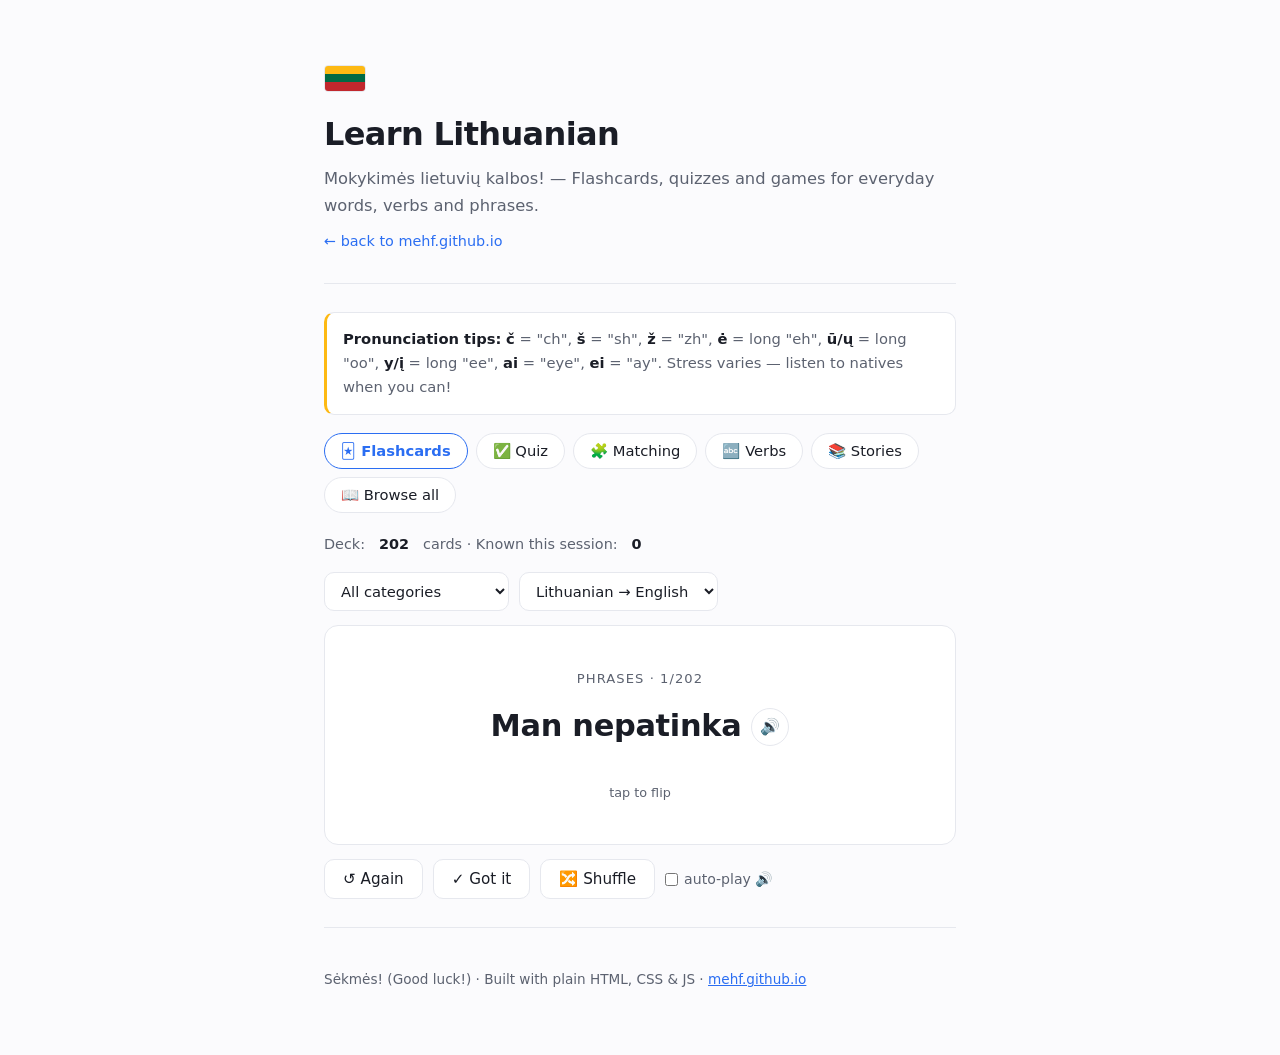
==== commit dcf28192: "feat: add five more comic stories - Užgavėnės (masks, pancakes, burning winter away) - Trolleybus no" ====
--- a/lithuanian.html
+++ b/lithuanian.html
@@ -961,6 +961,161 @@
       ]}
   ]
 }
+,{
+  emoji: "🎭", title: "Užgavėnės — žiema, eik namo!", subtitle: "Užgavėnės — winter, go home!",
+  teaser: "Pancakes, scary masks, and one very stubborn winter.",
+  gloss: [["žiema","winter"],["pavasaris","spring"],["blynai","pancakes"],["kaukė","mask"],["deginti","to burn"],["eik namo","go home!"]],
+  panels: [
+    { scene:"❄️🎭🥞", caption:"Vasario mėnuo. Užgavėnės. (February. Užgavėnės.)",
+      bubbles:[
+        ["Eglė","l","Šiandien mes vejame žiemą! Užsidėk kaukę!","Today we chase winter away! Put on a mask!"],
+        ["Paulius","r","Kodėl kaukė tokia baisi?","Why is the mask so scary?"],
+        ["Eglė","l","Žiema turi išsigąsti ir pabėgti!","Winter must get scared and run away!"]
+      ]},
+    { scene:"🥞🥞🥞", caption:"Reikia valgyti daug blynų. Tokia taisyklė. (You must eat many pancakes. That's the rule.)",
+      bubbles:[
+        ["Paulius","r","Kiek blynų aš turiu valgyti?","How many pancakes do I have to eat?"],
+        ["Eglė","l","Dvylika! Blynai yra maža saulė. Valgai saulę — ateina pavasaris.","Twelve! Pancakes are a little sun. You eat the sun — spring comes."],
+        ["Paulius","r","Lietuvoje visos šventės yra apie valgymą…","In Lithuania all holidays are about eating…",true]
+      ]},
+    { scene:"🔥👹🎉", caption:"Vakare degina Morę — žiemos simbolį. (In the evening they burn Morė — the symbol of winter.)",
+      bubbles:[
+        ["Paulius","r","Jūs deginate didelę lėlę?!","You are burning a big doll?!"],
+        ["Eglė","l","Taip! Ir visi šaukia: žiema, žiema, bėk iš kiemo!","Yes! And everyone shouts: winter, winter, run from the yard!"],
+        ["Paulius","r","O jeigu žiema nesupranta lietuviškai?","And what if winter doesn't understand Lithuanian?"]
+      ]},
+    { scene:"🌨️😑🥞", caption:"Kitą rytą. Sninga. (The next morning. It's snowing.)",
+      bubbles:[
+        ["Paulius","r","Eglė… lauke sniegas. Žiema negirdėjo.","Eglė… there's snow outside. Winter didn't hear."],
+        ["Eglė","l","Nieko tokio. Valgome blynus dar kartą.","No problem. We eat pancakes again."],
+        ["Paulius","r","Man pradeda patikti ši šalis.","I'm starting to like this country."]
+      ]}
+  ]
+},
+{
+  emoji: "🚎", title: "Troleibusas numeris penki", subtitle: "Trolleybus number five",
+  teaser: "A tourist, an old trolleybus, and grandmas who know everything.",
+  gloss: [["troleibusas","trolleybus"],["stotelė","(bus) stop"],["bilietas","ticket"],["senutė","little old lady"],["išlipti","to get off"],["pasiklydau","I got lost"]],
+  panels: [
+    { scene:"🚎⚡🏙️", caption:"Vilnius. Senas troleibusas važiuoja lėtai. (Vilnius. An old trolleybus drives slowly.)",
+      bubbles:[
+        ["Anna","l","Atsiprašau, ar šis troleibusas važiuoja į senamiestį?","Excuse me, does this trolleybus go to the old town?"],
+        ["Senutė","r","Taip, vaikeli. Sėsk šalia. Aš tau pasakysiu, kur išlipti.","Yes, dear child. Sit next to me. I will tell you where to get off."]
+      ]},
+    { scene:"👵👵👵", caption:"Trys senutės diskutuoja. (Three grandmas are discussing.)",
+      bubbles:[
+        ["Senutė","r","Jai reikia išlipti prie Katedros.","She needs to get off at the Cathedral."],
+        ["Antra senutė","l","Ne, ne! Geriau prie Rotušės!","No, no! Better at the Town Hall!"],
+        ["Trečia senutė","r","Jūs abi klystate. Aš žinau geriausią kelią.","You are both wrong. I know the best way."]
+      ]},
+    { scene:"🗺️🤷😊", caption:"Po dešimties minučių. (After ten minutes.)",
+      bubbles:[
+        ["Anna","l","Tai… kur man išlipti?","So… where do I get off?"],
+        ["Senutė","r","Važiuok su mumis iki galo. Aš turiu obuolių. Imk vieną.","Ride with us to the end. I have apples. Take one."],
+        ["Anna","l","Aš norėjau į senamiestį, o dabar turiu tris naujas moteris ir obuolį.","I wanted the old town, and now I have three new grandmas and an apple.",true]
+      ]},
+    { scene:"⛪🌇📸", caption:"Galų gale — senamiestis. (Finally — the old town.)",
+      bubbles:[
+        ["Senutė","r","Štai Katedra! Eik, vaikeli. Ir valgyk daugiau!","There's the Cathedral! Go, dear. And eat more!"],
+        ["Anna","l","Ačiū! Jūs geresnės negu žemėlapis!","Thank you! You are better than a map!"],
+        ["Senutė","r","Žinoma. Žemėlapis neturi obuolių.","Of course. A map has no apples."]
+      ]}
+  ]
+},
+{
+  emoji: "🌊", title: "Baltijos jūra — šalta, bet mūsų", subtitle: "The Baltic Sea — cold, but ours",
+  teaser: "Summer in Palanga. The water is 17 degrees. Everyone swims anyway.",
+  gloss: [["jūra","sea"],["šaltas","cold"],["plaukti","to swim"],["smėlis","sand"],["gintaras","amber"],["drąsus","brave"]],
+  panels: [
+    { scene:"🏖️☀️🌊", caption:"Palanga. Liepos mėnuo. Vanduo — septyniolika laipsnių. (Palanga. July. The water — seventeen degrees.)",
+      bubbles:[
+        ["Tomas","l","Eime plaukti! Vanduo puikus!","Let's go swimming! The water is great!"],
+        ["Lina","r","Tomai, vanduo yra septyniolika laipsnių. Tai ne vanduo, tai ledas.","Tomas, the water is seventeen degrees. That's not water, that's ice."],
+        ["Tomas","l","Septyniolika — tai šilta! Pernai buvo keturiolika!","Seventeen is warm! Last year it was fourteen!"]
+      ]},
+    { scene:"🥶🌊🏊", caption:"Tomas bėga į jūrą. (Tomas runs into the sea.)",
+      bubbles:[
+        ["Tomas","l","AAAA! ŠALTA! LABAI ŠALTA!","AAAA! COLD! VERY COLD!"],
+        ["Lina","r","Tu sakei, kad šilta!","You said it was warm!"],
+        ["Tomas","l","Aš melavau! Bet dabar aš jau jūroje, tai plauksiu!","I lied! But now I'm already in the sea, so I will swim!"]
+      ]},
+    { scene:"🔍🏖️✨", caption:"Lina ieško gintaro ant kranto. (Lina looks for amber on the shore.)",
+      bubbles:[
+        ["Lina","r","Žiūrėk! Aš radau gintarą!","Look! I found amber!"],
+        ["Tomas","l","Tai ne gintaras. Tai saldainio popierius.","That's not amber. That's a candy wrapper."],
+        ["Lina","r","O čia? Čia tikrai gintaras!","And this? This is definitely amber!"],
+        ["Tomas","l","Čia akmuo, Lina. Bet gražus akmuo.","That's a stone, Lina. But a beautiful stone."]
+      ]},
+    { scene:"🌅🍦😌", caption:"Vakaras. Saulėlydis virš jūros. (Evening. Sunset over the sea.)",
+      bubbles:[
+        ["Lina","r","Jūra šalta, gintaro neradau, o Tomas mėlynas.","The sea is cold, I found no amber, and Tomas is blue."],
+        ["Tomas","l","B-b-bet saulėlydis g-g-gražiausias pasaulyje.","B-b-but the sunset is the m-m-most beautiful in the world."],
+        ["Lina","r","Taip. Todėl mes čia grįžtame kiekvieną vasarą.","Yes. That's why we come back here every summer."]
+      ]}
+  ]
+},
+{
+  emoji: "👶", title: "Tėtis ir mažasis vertėjas", subtitle: "Dad and the little translator",
+  teaser: "A little boy speaks three languages. Dad is still working on one.",
+  gloss: [["kalba","language"],["vertėjas","translator"],["sūnus","son"],["parkas","park"],["ledai","ice cream"],["protingas","smart / clever"]],
+  panels: [
+    { scene:"🏞️👨👦", caption:"Parke. Tėtis ir sūnus. (In the park. Dad and son.)",
+      bubbles:[
+        ["Tėtis","l","Sūnau, kaip lietuviškai pasakyti ice cream?","Son, how do you say ice cream in Lithuanian?"],
+        ["Sūnus","r","Ledai, tėti. LE-DAI. Mes mokėmės vakar!","Ledai, dad. LE-DAI. We learned it yesterday!"],
+        ["Tėtis","l","Ledai. Gerai. O kaip pasakyti two ice creams?","Ledai. Good. And how do you say two ice creams?"]
+      ]},
+    { scene:"🍦🍦👦", caption:"Prie ledų kiosko. (At the ice cream kiosk.)",
+      bubbles:[
+        ["Sūnus","r","Laba diena! Du ledus, prašau!","Good day! Two ice creams, please!"],
+        ["Pardavėja","l","Koks protingas vaikas! Kiek tau metų?","What a smart child! How old are you?"],
+        ["Sūnus","r","Trys su puse. Aš kalbu angliškai, lietuviškai ir truputį daniškai.","Three and a half. I speak English, Lithuanian and a little Danish."]
+      ]},
+    { scene:"😅🍦💬", caption:"Tėtis bando kalbėti lietuviškai. (Dad tries to speak Lithuanian.)",
+      bubbles:[
+        ["Tėtis","l","Aš… norėti… ledai… šokoladas?","I… to want… ice cream… chocolate?"],
+        ["Pardavėja","r","Beveik! Sakyk: aš noriu šokoladinių ledų.","Almost! Say: I want chocolate ice cream."],
+        ["Sūnus","r","Tėti, tu kalbi kaip robotas.","Dad, you talk like a robot."]
+      ]},
+    { scene:"🍦😊🌳", caption:"Ant suoliuko. Ledai tirpsta. (On the bench. The ice cream is melting.)",
+      bubbles:[
+        ["Tėtis","l","Kada tu išmokai tiek daug lietuviškai?","When did you learn so much Lithuanian?"],
+        ["Sūnus","r","Iš mamos. Ir iš animacinių filmukų.","From mom. And from cartoons."],
+        ["Tėtis","l","Gerai. Nuo šiandien aš irgi žiūrėsiu filmukus.","Okay. From today I will also watch cartoons."],
+        ["Sūnus","r","Po miego, tėti. Dabar — ledai.","After nap time, dad. Now — ice cream."]
+      ]}
+  ]
+},
+{
+  emoji: "🍦", title: "Lėčiausia eilė pasaulyje", subtitle: "The slowest queue in the world",
+  teaser: "One kiosk, twenty people, zero hurry. Welcome to summer.",
+  gloss: [["eilė","queue / line"],["laukti","to wait"],["kantrybė","patience"],["skubėti","to hurry"],["pagaliau","finally"],["vertas","worth it"]],
+  panels: [
+    { scene:"🍦🧍🧍🧍", caption:"Karšta diena. Prie ledų kiosko — ilga eilė. (A hot day. At the ice cream kiosk — a long queue.)",
+      bubbles:[
+        ["Marius","l","Dvidešimt žmonių. Mes lauksime valandą.","Twenty people. We will wait an hour."],
+        ["Greta","r","Tai geriausi ledai mieste. Eilė yra kokybės ženklas.","It's the best ice cream in town. The queue is a sign of quality."]
+      ]},
+    { scene:"🐌⏳😌", caption:"Eilė juda lėtai. Labai lėtai. (The queue moves slowly. Very slowly.)",
+      bubbles:[
+        ["Marius","l","Pardavėja kalba su kiekvienu klientu penkias minutes!","The seller talks with every customer for five minutes!"],
+        ["Greta","r","Žinoma. Ji klausia apie šeimą, orą ir sodą.","Of course. She asks about family, weather and the garden."],
+        ["Marius","l","Mes niekada negausime ledų…","We will never get ice cream…",true]
+      ]},
+    { scene:"👵🍓🗣️", caption:"Priekyje senutė renkasi skonį. (At the front a grandma is choosing a flavour.)",
+      bubbles:[
+        ["Senutė","l","Braškinis… ne, šokoladinis… ne, palauk… o koks skaniausias?","Strawberry… no, chocolate… no, wait… which one is the tastiest?"],
+        ["Pardavėja","r","Visi skanūs! Papasakosiu apie kiekvieną.","They're all tasty! I'll tell you about each one."],
+        ["Marius","l","Aš čia pasensiu.","I will grow old here.",true]
+      ]},
+    { scene:"🍦🎉😋", caption:"Po keturiasdešimt penkių minučių. Pagaliau! (After forty-five minutes. Finally!)",
+      bubbles:[
+        ["Marius","l","Mmm… gerai. Tu buvai teisi. Šie ledai verti eilės.","Mmm… okay. You were right. This ice cream is worth the queue."],
+        ["Greta","r","Sakiau! Rytoj ateisime vėl?","Told you! Shall we come again tomorrow?"],
+        ["Marius","l","Taip. Bet ateisime dviem valandom anksčiau.","Yes. But we'll come two hours earlier."]
+      ]}
+  ]
+}
 ];
 
 let sIdx = -1, sReading = false;
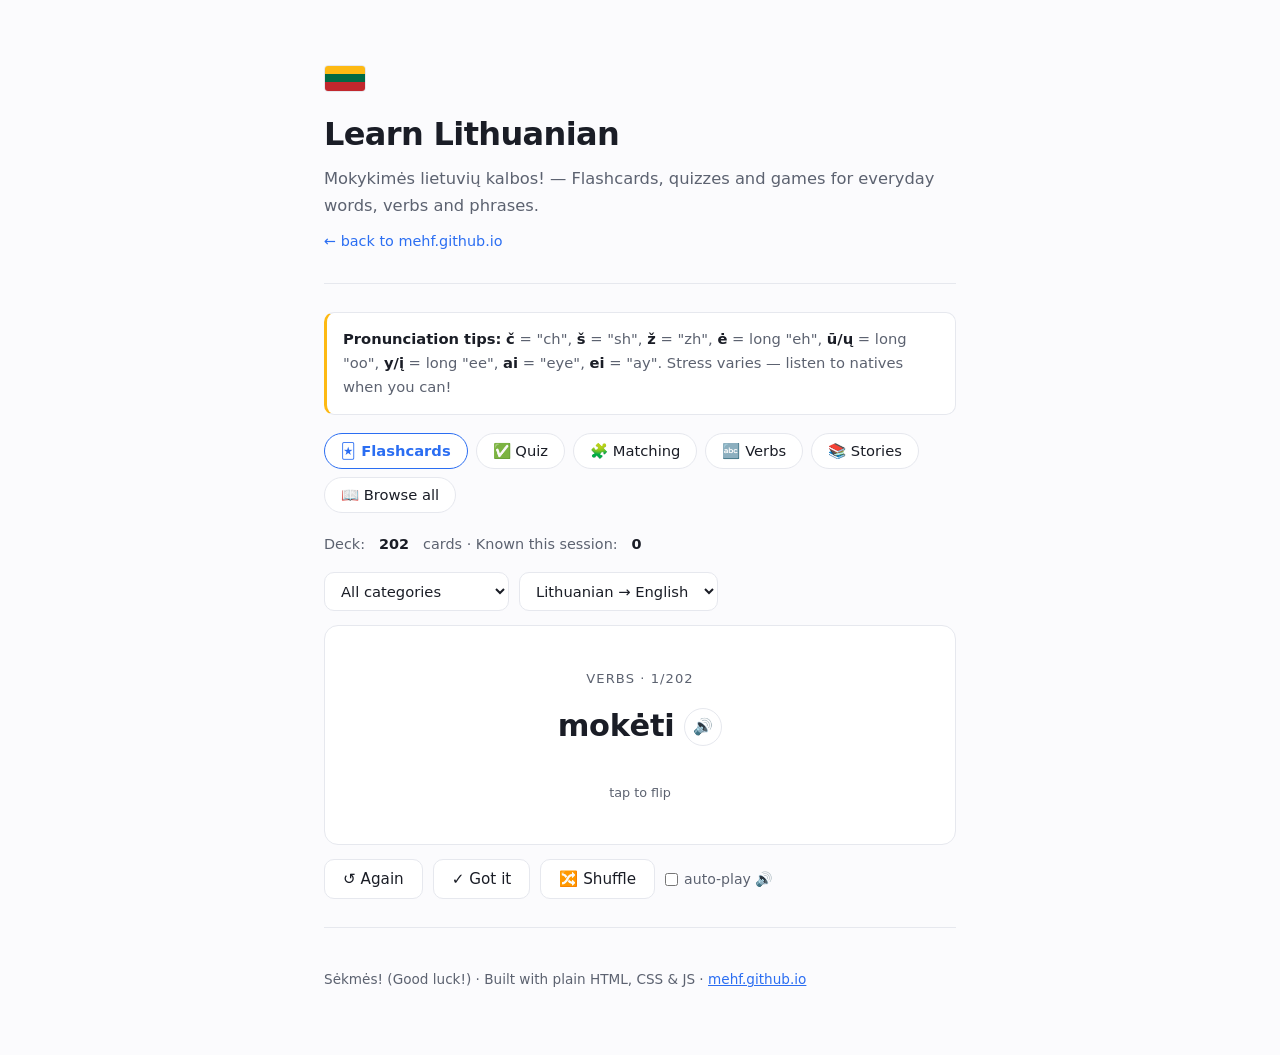
==== commit 9d788b55: "minor cleanup" ====
--- a/lithuanian.html
+++ b/lithuanian.html
@@ -5,11 +5,8 @@
 <meta name="viewport" content="width=device-width, initial-scale=1.0">
 <title>Learn Lithuanian · Morten Frandsen</title>
 <meta name="description" content="Interactive Lithuanian study page — flashcards, quizzes and matching games for common words, verbs and phrases.">
-<meta http-equiv="Content-Security-Policy" content="default-src 'self'; img-src 'self' data: https:; style-src 'self' 'unsafe-inline' https://fonts.googleapis.com; font-src 'self' https://fonts.gstatic.com; script-src 'unsafe-inline'; media-src 'self' https://translate.google.com; base-uri 'self'; form-action 'self'; frame-ancestors 'self'">
 <meta name="referrer" content="no-referrer">
-<link rel="preconnect" href="https://fonts.googleapis.com">
-<link rel="preconnect" href="https://fonts.gstatic.com" crossorigin>
-<link href="https://fonts.googleapis.com/css2?family=Inter:wght@400;500;600;700&display=swap" rel="stylesheet">
+
 <style>
   :root {
     --bg: #0f1117;
